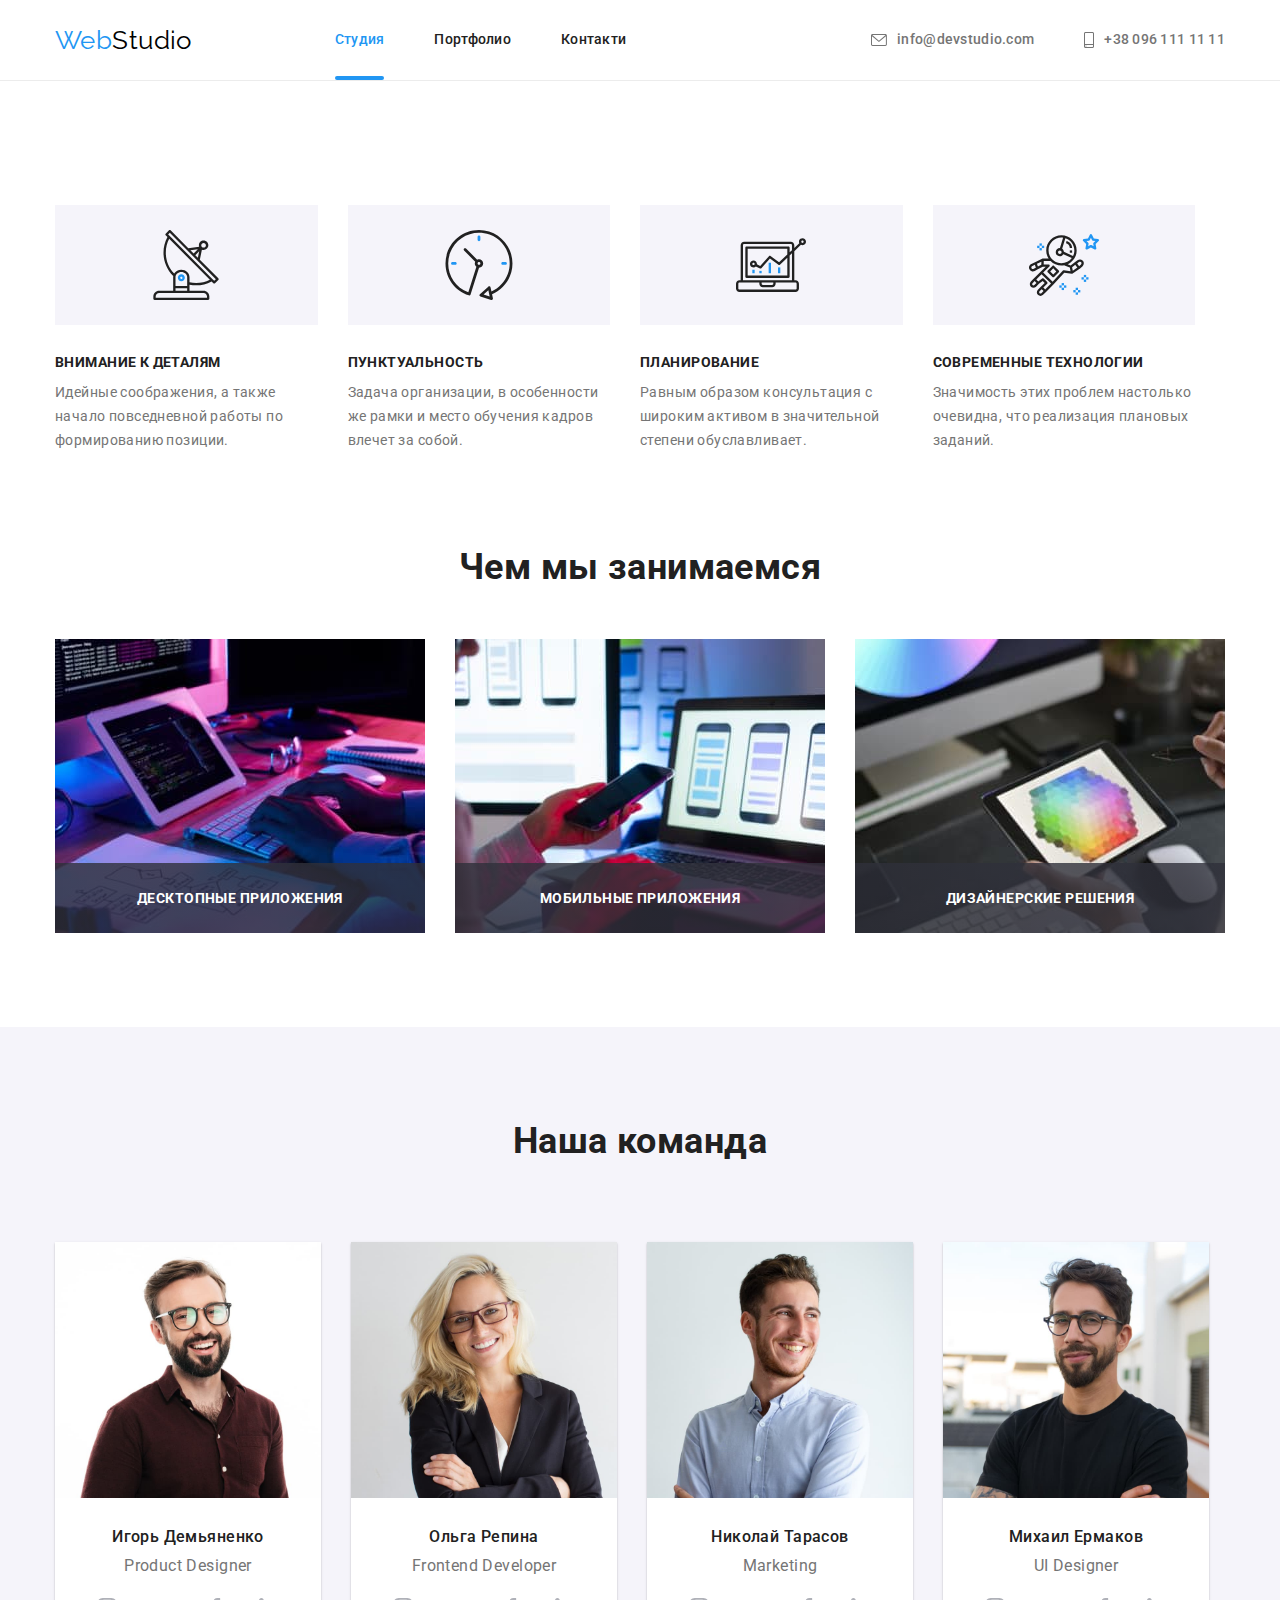
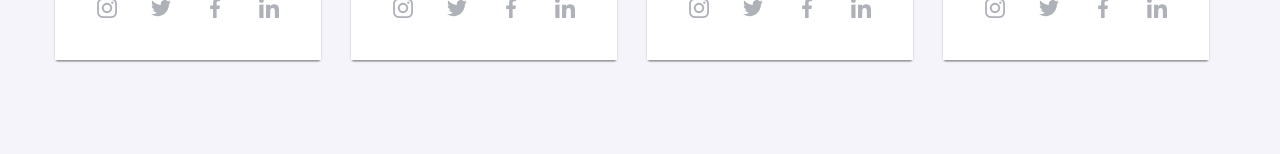
==== index.html @ 104bef30 "проміжний" ====
<!DOCTYPE html>
<html lang="ru">
  <head>
    <meta charset="UTF-8" />
    <meta http-equiv="X-UA-Compatible" content="IE=edge" />
    <meta name="viewport" content="width=device-width, initial-scale=1.0" />
    <title>goit-markup-hw-01</title>
    <link rel="preconnect" href="https://fonts.gstatic.com" />
    <link
      href="https://fonts.googleapis.com/css2?family=Raleway:wght@700&family=Roboto:wght@400;500;700;900&display=swap"
      rel="stylesheet"
    />
    <link
      rel="stylesheet"
      href="https://cdnjs.cloudflare.com/ajax/libs/modern-normalize/1.0.0/modern-normalize.css"
    />
    <link rel="stylesheet" href="./css/main.css" />
  </head>

  <body>
    <header class="header">
      <div class="container header-cont">
        <a href="./index.html" class="header__logo"
          >Web<span class="header__logo-span">Studio</span></a
        >
        <nav class="nav">
          <ul class="nav__list">
            <li class="nav__item">
              <a href="./index.html" class="nav__link current">Студия</a>
            </li>
            <li class="nav__item">
              <a href="./portfolio.html" class="nav__link">Портфолио</a>
            </li>
            <li class="nav__item"><a href="" class="nav__link">Контакти</a></li>
          </ul>
        </nav>
        <ul class="contacts">
          <li class="contacts__item">
            <a href="mailto:info@devstudio.com" class="contacts__link">
              <svg class="contacts__icon" width="16" height="12">
                <use href="./images/svg/symbol-defs.svg#icon-mail"></use>
              </svg>
              info@devstudio.com</a
            >
          </li>
          <li class="contacts__item">
            <a href="tel:+380961111111" class="contacts__link">
              <svg class="contacts__icon" width="10" height="16">
                <use href="./images/svg/symbol-defs.svg#icon-phone"></use>
              </svg>
              +38 096 111 11 11</a
            >
          </li>
        </ul>
      </div>
    </header>
    <main>
      <!--секція герой-->
      <!-- <section class="hero">
        <div class="container">
          <h1 class="hero__title">Эффективные решения для вашего бизнеса</h1>
          <button type="button" class="button" data-modal-open>
            Заказать услугу
          </button>
        </div>
      </section> -->
      <!--секція принципи роботи-->
      <section class="section principles">
        <div class="container">
          <h2 class="hidden">Принципы работы</h2>
          <ul class="principles__list">
            <li class="principles__item principles__item--anthena">
              <h3 class="principles__title section__title">
                Внимание к деталям
              </h3>
              <p>
                Идейные соображения, а также начало повседневной работы по
                формированию позиции.
              </p>
            </li>
            <li class="principles__item principles__item--clock">
              <h3 class="principles__title section__title">Пунктуальность</h3>
              <p>
                Задача организации, в особенности же рамки и место обучения
                кадров влечет за собой.
              </p>
            </li>
            <li class="principles__item principles__item--diagram">
              <h3 class="principles__title section__title">Планирование</h3>
              <p>
                Равным образом консультация с широким активом в значительной
                степени обуславливает.
              </p>
            </li>
            <li class="principles__item principles__item--astronaut">
              <h3 class="principles__title section__title">
                Современные технологии
              </h3>
              <p>
                Значимость этих проблем настолько очевидна, что реализация
                плановых заданий.
              </p>
            </li>
          </ul>
        </div>
      </section>
      <!--секція перелік послуг-->
      <section class="section about">
        <div class="container">
          <h2 class="section__title">Чем мы занимаемся</h2>
          <ul class="about__list">
            <li class="about__item">
              <img
                src="./images/box-1.jpg"
                width="370"
                height="294"
                alt="Написання коду"
              />
              <div class="about__overlay">
                <h3 class="about__img-title">Десктопные приложения</h3>
              </div>
            </li>
            <li class="about__item">
              <img
                src="./images/box-2.jpg"
                width="370"
                height="294"
                alt="Дизайн екранів"
              />
              <div class="about__overlay">
                <h3 class="about__img-title">Мобильные приложения</h3>
              </div>
            </li>
            <li class="about__item">
              <img src="./images/box-3.jpg" alt="Оформлення кольором" />
              <div class="about__overlay">
                <h3 class="about__img-title">Дизайнерские решения</h3>
              </div>
            </li>
          </ul>
        </div>
      </section>

      <!--секція команда-->
      <section class="team">
        <div class="container">
          <h2 class="section__title">Наша команда</h2>
          <ul class="team__list">
            <li class="team__item">
              <img src="./images/img-1.jpg" alt="Игорь Демьяненко" />
              <div class="team__label">
                <h3 class="section__title team__title">Игорь Демьяненко</h3>
                <p lang="en">Product Designer</p>
                <ul class="team__social-media social-media">
                  <li class="social-media__item">
                    <a
                      href=""
                      class="social-media__link"
                      target="_blank"
                      rel="noopener noreferrer"
                    >
                      <svg class="social-media__icons">
                        <use
                          href="./images/svg/symbol-defs.svg#icon-instagram"
                        ></use>
                      </svg>
                    </a>
                  </li>
                  <li class="social-media__item">
                    <a
                      href=""
                      class="social-media__link"
                      target="_blank"
                      rel="noopener noreferrer"
                    >
                      <svg class="social-media__icons">
                        <use
                          href="./images/svg/symbol-defs.svg#icon-twitter"
                        ></use>
                      </svg>
                    </a>
                  </li>
                  <li class="social-media__item">
                    <a
                      href=""
                      class="social-media__link"
                      target="_blank"
                      rel="noopener noreferrer"
                    >
                      <svg class="social-media__icons">
                        <use
                          href="./images/svg/symbol-defs.svg#icon-facebook"
                        ></use>
                      </svg>
                    </a>
                  </li>
                  <li class="social-media__item">
                    <a
                      href=""
                      class="social-media__link"
                      target="_blank"
                      rel="noopener noreferrer"
                    >
                      <svg class="social-media__icons">
                        <use
                          href="./images/svg/symbol-defs.svg#icon-linkedin"
                        ></use>
                      </svg>
                    </a>
                  </li>
                </ul>
              </div>
            </li>
            <li class="team__item">
              <img src="./images/img-2.jpg" alt="Ольга Репина" />
              <div class="team__label">
                <h3 class="section__title team__title">Ольга Репина</h3>
                <p lang="en">Frontend Developer</p>
                <ul class="team__social-media social-media">
                  <li class="social-media__item">
                    <a
                      href=""
                      class="social-media__link"
                      target="_blank"
                      rel="noopener noreferrer"
                    >
                      <svg class="social-media__icons">
                        <use
                          href="./images/svg/symbol-defs.svg#icon-instagram"
                        ></use>
                      </svg>
                    </a>
                  </li>
                  <li class="social-media__item">
                    <a
                      href=""
                      class="social-media__link"
                      target="_blank"
                      rel="noopener noreferrer"
                    >
                      <svg class="social-media__icons">
                        <use
                          href="./images/svg/symbol-defs.svg#icon-twitter"
                        ></use>
                      </svg>
                    </a>
                  </li>
                  <li class="social-media__item">
                    <a
                      href=""
                      class="social-media__link"
                      target="_blank"
                      rel="noopener noreferrer"
                    >
                      <svg class="social-media__icons">
                        <use
                          href="./images/svg/symbol-defs.svg#icon-facebook"
                        ></use>
                      </svg>
                    </a>
                  </li>
                  <li class="social-media__item">
                    <a
                      href=""
                      class="social-media__link"
                      target="_blank"
                      rel="noopener noreferrer"
                    >
                      <svg class="social-media__icons">
                        <use
                          href="./images/svg/symbol-defs.svg#icon-linkedin"
                        ></use>
                      </svg>
                    </a>
                  </li>
                </ul>
              </div>
            </li>
            <li class="team__item">
              <img src="./images/img-3.jpg" alt="Николай Тарасов" />
              <div class="team__label">
                <h3 class="section__title team__title">Николай Тарасов</h3>
                <p lang="en">Marketing</p>
                <ul class="team__social-media social-media">
                  <li class="social-media__item">
                    <a
                      href=""
                      class="social-media__link"
                      target="_blank"
                      rel="noopener noreferrer"
                    >
                      <svg class="social-media__icons">
                        <use
                          href="./images/svg/symbol-defs.svg#icon-instagram"
                        ></use>
                      </svg>
                    </a>
                  </li>
                  <li class="social-media__item">
                    <a
                      href=""
                      class="social-media__link"
                      target="_blank"
                      rel="noopener noreferrer"
                    >
                      <svg class="social-media__icons">
                        <use
                          href="./images/svg/symbol-defs.svg#icon-twitter"
                        ></use>
                      </svg>
                    </a>
                  </li>
                  <li class="social-media__item">
                    <a
                      href=""
                      class="social-media__link"
                      target="_blank"
                      rel="noopener noreferrer"
                    >
                      <svg class="social-media__icons">
                        <use
                          href="./images/svg/symbol-defs.svg#icon-facebook"
                        ></use>
                      </svg>
                    </a>
                  </li>
                  <li class="social-media__item">
                    <a
                      href=""
                      class="social-media__link"
                      target="_blank"
                      rel="noopener noreferrer"
                    >
                      <svg class="social-media__icons">
                        <use
                          href="./images/svg/symbol-defs.svg#icon-linkedin"
                        ></use>
                      </svg>
                    </a>
                  </li>
                </ul>
              </div>
            </li>
            <li class="team__item">
              <img src="./images/img-4.jpg" alt="Михаил Ермаков" />
              <div class="team__label">
                <h3 class="section__title team__title">Михаил Ермаков</h3>
                <p lang="en">UI Designer</p>
                <ul class="team__social-media social-media">
                  <li class="social-media__item">
                    <a
                      href=""
                      class="social-media__link"
                      target="_blank"
                      rel="noopener noreferrer"
                    >
                      <svg class="social-media__icons">
                        <use
                          href="./images/svg/symbol-defs.svg#icon-instagram"
                        ></use>
                      </svg>
                    </a>
                  </li>
                  <li class="social-media__item">
                    <a
                      href=""
                      class="social-media__link"
                      target="_blank"
                      rel="noopener noreferrer"
                    >
                      <svg class="social-media__icons">
                        <use
                          href="./images/svg/symbol-defs.svg#icon-twitter"
                        ></use>
                      </svg>
                    </a>
                  </li>
                  <li class="social-media__item">
                    <a
                      href=""
                      class="social-media__link"
                      target="_blank"
                      rel="noopener noreferrer"
                    >
                      <svg class="social-media__icons">
                        <use
                          href="./images/svg/symbol-defs.svg#icon-facebook"
                        ></use>
                      </svg>
                    </a>
                  </li>
                  <li class="social-media__item">
                    <a
                      href=""
                      class="social-media__link"
                      target="_blank"
                      rel="noopener noreferrer"
                    >
                      <svg class="social-media__icons">
                        <use
                          href="./images/svg/symbol-defs.svg#icon-linkedin"
                        ></use>
                      </svg>
                    </a>
                  </li>
                </ul>
              </div>
            </li>
          </ul>
        </div>
      </section>
      <!--партнери-->
      <!-- <section class="partners">
        <div class="container">
          <h2 class="section__title">Постоянные клиенты</h2>
          <ul class="partners__list">
            <li class="partners__item">
              <a href="" class="partners__link">
                <svg class="partners__icon" width="44.27" height="49.23">
                  <use href="./images/svg/symbol-defs.svg#icon-logo-1"></use>
                </svg>
              </a>
            </li>
            <li class="partners__item">
              <a href="" class="partners__link">
                <svg class="partners__icon" width="40" height="52">
                  <use href="./images/svg/symbol-defs.svg#icon-logo-2"></use>
                </svg>
              </a>
            </li>
            <li class="partners__item">
              <a href="" class="partners__link">
                <svg class="partners__icon" width="41" height="42.6">
                  <use href="./images/svg/symbol-defs.svg#icon-logo-3"></use>
                </svg>
              </a>
            </li>
            <li class="partners__item">
              <a href="" class="partners__link">
                <svg class="partners__icon" width="79.66" height="42.02">
                  <use href="./images/svg/symbol-defs.svg#icon-logo-4"></use>
                </svg>
              </a>
            </li>
            <li class="partners__item">
              <a href="" class="partners__link">
                <svg class="partners__icon" width="59" height="47">
                  <use href="./images/svg/symbol-defs.svg#icon-logo-5"></use>
                </svg>
              </a>
            </li>
            <li class="partners__item">
              <a href="" class="partners__link">
                <svg class="partners__icon" width="88.48" height="45.44">
                  <use href="./images/svg/symbol-defs.svg#icon-logo-6"></use>
                </svg>
              </a>
            </li>
          </ul>
        </div>
      </section> -->
    </main>
    <!--футер-->
    <!-- <footer class="footer">
      <div class="container footer-cont">
        <div>
          <a href="./index.html" class="footer__logo"
            >Web<span class="footer__logo-span">Studio</span></a
          >
          <address class="address">
            <ul class="address__list">
              <li class="address__item">
                <a
                  href="https://goo.gl/maps/Q8eix4cUSPxJvjgE8"
                  target="_blank"
                  rel="noopener noreferrer"
                  class="address__link address__link--office"
                  >г. Киев, пр-т Леси Украинки, 26</a
                >
              </li>
              <li class="address__item">
                <a href="tel:+380991111111" class="address__link"
                  >+38 099 111 11 11</a
                >
              </li>
              <li class="address__item">
                <a href="mailto:info@example.com" class="address__link"
                  >info@example.com</a
                >
              </li>
            </ul>
          </address>
        </div>
        <div class="join-us">
          <p class="join-us__label">присоединяйтесь</p>
          <ul class="social-media join-us__social-media">
            <li class="social-media__item join-us__item">
              <a
                href=""
                class="social-media__link join-us__link"
                target="_blank"
                rel="noopener noreferrer"
              >
                <svg class="social-media__icon join-us__icon">
                  <use href="./images/svg/symbol-defs.svg#icon-instagram"></use>
                </svg>
              </a>
            </li>
            <li class="social-media__item join-us__item">
              <a
                href=""
                class="social-media__link join-us__link"
                target="_blank"
                rel="noopener noreferrer"
              >
                <svg class="social-media__icon join-us__icon">
                  <use href="./images/svg/symbol-defs.svg#icon-twitter"></use>
                </svg>
              </a>
            </li>
            <li class="social-media__item join-us__item">
              <a
                href=""
                class="social-media__link join-us__link"
                target="_blank"
                rel="noopener noreferrer"
              >
                <svg class="social-media__icon join-us__icon">
                  <use href="./images/svg/symbol-defs.svg#icon-facebook"></use>
                </svg>
              </a>
            </li>
            <li class="social-media__item join-us__item">
              <a
                href=""
                class="social-media__link join-us__link"
                target="_blank"
                rel="noopener noreferrer"
              >
                <svg class="social-media__icon join-us__icon">
                  <use href="./images/svg/symbol-defs.svg#icon-linkedin"></use>
                </svg>
              </a>
            </li>
          </ul>
        </div>
        <div class="subscribe">
          <form
            class="subscribe__form"
            name="subscribe_form"
            autocomplete="on"
            novalidate
          >
            <label class="subscribe__label" for="e-mail"
              >Подпишитесь на рассылку</label
            >
            <div>
              <input
                class="subscribe__input"
                type="email"
                name="email"
                id="e-mail"
                placeholder="E-mail"
              />

              <button type="submit" class="subscribe__button">
                Подписаться
                <svg class="button__icon button__icon--send">
                  <use href="./images/svg/symbol-defs.svg#icon-send"></use>
                </svg>
              </button>
            </div>
          </form>
        </div>
      </div>
    </footer> -->

    <div class="backdrop is-hidden" data-modal>
      <div class="modal">
        <form
          class="modal__form"
          name="order_form"
          autocomplete="on"
          novalidate
        >
          <button class="modal__button" data-modal-close>
            <svg class="modal__close-icon">
              <use href="./images/svg/symbol-defs.svg#icon-close-black"></use>
            </svg>
          </button>

          <label class="modal__title"
            >Оставьте свои данные, мы вам перезвоним</label
          >
          <label class="modal__label" for="user_name"> Имя </label>
          <div class="modal__inputs">
            <input
              class="modal__input"
              type="text"
              name="user_name"
              id="user_name"
              pattern="^[a-zA-ZА-Яа-яЁё\s]+$"
            />
            <svg class="modal__icon modal__name-icon">
              <use href="./images/svg/symbol-defs.svg#icon-person"></use>
            </svg>
          </div>
          <label class="modal__label" for="tel_form"> Телефон </label>
          <div class="modal__inputs">
            <input
              class="modal__input"
              type="tel"
              name="tel_form"
              id="tel_form"
              pattern="[0-9]{10}"
            />

            <svg class="modal__icon modal__phone-icon">
              <use
                href="./images/svg/symbol-defs.svg#icon-modal__phone-icon"
              ></use>
            </svg>
          </div>
          <label class="modal__label" for="email_form"> Почта </label>
          <div class="modal__inputs modal__textarea-cont">
            <input
              class="modal__input"
              type="email"
              name="email_form"
              id="email_form"
            />
            <svg class="modal__icon modal__mail-icon">
              <use
                href="./images/svg/symbol-defs.svg#icon-modal__mail-icon"
              ></use>
            </svg>
          </div>
          <label class="modal__label" for="text_form"> Комментарий </label>
          <div class="modal__inputs">
            <textarea
              class="modal__textarea modal__input"
              id="text_form"
              name="text_form"
              placeholder="Введите текст"
            ></textarea>
          </div>

          <div class="modal__checkbox checkbox">
            <input
              type="checkbox"
              name="user-checkbox"
              class="checkbox__input visually-hidden"
              id="checkbox"
            />
            <label class="checkbox__label" for="checkbox"
              >Соглашаюсь с рассылкой и принимаю
              <a
                href="#"
                class="checkbox__link"
                target="_blank"
                rel="noopener noreferrer"
                >Условия договора</a
              ></label
            >
          </div>
          <button type="submit" class="button">Отправить</button>
        </form>
      </div>
    </div>
    <script src="./modal.js"></script>
  </body>
</html>
---- css/main.css ----
@charset "UTF-8";
/* основний колір фону #ffffff*/
/*  колір тексту заголовків #212121 */
/*  колір тексту абзаців #757575 */
/* акцентні кольори: блакитний- #2196F3; білий-#FFFFFF */
/* футер - background: #2F303A; */
/* команда, кнопки фільтру- background: #F5F4FA */
/*герой - background: #C4C4C4;*/
:root {
  --primary-text-color: #757575;
  --hero-bg-color: #c4c4c4;
  --title-text-color: #212121;
  --accent-color: #2196f3;
  --secondary-text-color: #ffffff;
  --secondary-bg-color: #f5f4fa;
  --darck-bg-color: #2f303a;
  --icon-color: #afb1b8;
  --darck-text-color: #000000;
  --address-link-color: rgba(255, 255, 255, 0.6);
  --join-us-bg-color: rgba(255, 255, 255, 0.1);
  --pf-overlay-color: rgba(33, 150, 243, 0.9);
  --backdrop-bg-color: rgba(0, 0, 0, 0.2);
  --placeholder-color: rgba(117, 117, 117, 0.5);
  --main-font: "Roboto", sans-serif;
  --logo-font: "Raleway", sans-serif;
}

.header__logo, .footer__logo {
  padding-top: 24px;
  padding-bottom: 24px;
  margin-right: 93px;
  display: block;
  font-family: var(--logo-font);
  font-size: 26px;
  line-height: 1.19;
  color: var(--accent-color);
  text-decoration: none;
}

html {
  box-sizing: border-box;
}

*,
* ::before,
* ::after {
  box-sizing: inherit;
}

body {
  background: var(--white-color);
  color: var(--primary-text-color);
  font-family: var(--main-font);
  font-size: 14px;
  line-height: 1.71;
  letter-spacing: 0.03em;
  margin: 0;
}

ul {
  list-style: none;
}

button {
  cursor: pointer;
}

h1,
h2,
h3,
h4,
h5,
h6,
p,
ul {
  margin: 0;
}

img {
  display: block;
  max-width: 100%;
  height: auto;
}

.hidden {
  visibility: hidden;
  height: 0;
}

.visually-hidden {
  position: absolute;
  width: 1px;
  height: 1px;
  margin: -1px;
  border: 0;
  padding: 0;
  white-space: nowrap;
  clip-path: inset(100%);
  clip: rect(0 0 0 0);
  overflow: hidden;
}

.is-hidden {
  opacity: 0;
  visibility: hidden;
  pointer-events: none;
}

.container {
  width: 100%;
  padding-right: 15px;
  padding-left: 15px;
  margin-left: auto;
  margin-right: auto;
}

@media screen and (min-width: 480px) {
  .container {
    max-width: 480px;
  }
}

@media screen and (min-width: 768px) {
  .container {
    max-width: 768px;
  }
}

@media screen and (min-width: 1200px) {
  .container {
    max-width: 1200px;
  }
}

.header {
  border: 1px solid #ececec;
  border-radius: 0;
  border-top: none;
  border-left: none;
  border-right: none;
}

.header-cont {
  align-items: center;
  display: flex;
}

.nav__list {
  display: flex;
  padding-inline-start: 0px;
}

.nav__link {
  display: block;
  padding-top: 32px;
  padding-bottom: 32px;
  position: relative;
  transition: color 250ms cubic-bezier(0.4, 0, 0.2, 1);
  color: var(--title-text-color);
  text-decoration: none;
  font-weight: 500;
  font-size: 14px;
  line-height: 1.14;
  letter-spacing: 0.02em;
}

.nav__link:hover, .nav__link:focus {
  color: var(--accent-color);
}

.nav__link.current::after {
  content: "";
  display: block;
  width: 100%;
  height: 4px;
  position: absolute;
  left: 0;
  bottom: 0;
  background: var(--accent-color);
  border-radius: 2px;
}

.nav__link.current {
  color: var(--accent-color);
}

.nav__item {
  margin-left: 50px;
}

.hero {
  padding-top: 200px;
  padding-bottom: 200px;
  margin-left: auto;
  margin-right: auto;
  background: var(--hero-bg-color);
  color: var(--secondary-text-color);
  text-align: center;
  max-width: 1600px;
  height: 600px;
  background-image: linear-gradient(rgba(47, 48, 58, 0.4), rgba(47, 48, 58, 0.4)), url(../images/bg-img/hero-img.jpg);
  background-repeat: no-repeat;
  background-position: center;
}

.principles {
  padding-top: 94px;
  padding-bottom: 94px;
}

.principles__list {
  display: flex;
  flex-wrap: wrap;
  padding-inline-start: 0px;
}

.principles__item {
  width: 100%;
  height: auto;
}

.principles__item::before {
  content: "";
  display: block;
  background-size: contain;
  background-position: center;
  background-repeat: no-repeat;
  width: 100%;
  height: 120px;
  background-size: 70px;
  margin-bottom: 30px;
  background-color: var(--secondary-bg-color);
}

.principles__item--anthena::before {
  background-image: url(../images/svg/antenna-icon.svg);
}

.principles__item--clock::before {
  background-image: url(../images/svg/clock-icon.svg);
}

.principles__item--diagram::before {
  background-image: url(../images/svg/diagram-icon.svg);
}

.principles__item--astronaut::before {
  background-image: url(../images/svg/astronaut-icon.svg);
}

@media screen and (min-width: 768px) {
  .principles__item {
    margin-left: 30px;
    margin-top: 30px;
    flex-basis: calc((100% / 2) - 30px);
  }
}

@media screen and (min-width: 1200px) {
  .principles__item {
    margin-left: 30px;
    margin-top: 30px;
    flex-basis: calc((100% - 30px * 4) / 4);
  }
}

@media screen and (min-width: 768px) and (max-width: 1199.98px) {
  .principles__item:nth-child(2n + 1) {
    margin-left: 0;
  }
}

@media screen and (min-width: 1200px) {
  .principles__item:first-child {
    margin-left: 0;
  }
}

.about {
  padding-top: 0;
  padding-bottom: 94px;
}

@media screen and (max-width: 1199px) {
  .about {
    display: none;
  }
}

.about__list {
  padding-inline-start: 0px;
  display: flex;
}

.about__item {
  position: relative;
}

.about__item:not(:first-child) {
  margin-left: 30px;
}

.about__overlay {
  position: absolute;
  bottom: 0;
  left: 0;
  background: linear-gradient(rgba(47, 48, 58, 0.8), rgba(47, 48, 58, 0.8));
  height: 70px;
  width: 100%;
}

.team {
  padding-top: 94px;
  padding-bottom: 94px;
  background-color: var(--secondary-bg-color);
  font-size: 16px;
  line-height: 1.18;
  text-align: center;
}

.team__list {
  display: flex;
  flex-wrap: wrap;
  padding-inline-start: 0px;
}

.team__item {
  width: 100%;
  height: auto;
  box-shadow: 0px 1px 3px rgba(0, 0, 0, 0.12), 0px 1px 1px rgba(0, 0, 0, 0.14), 0px 2px 1px rgba(0, 0, 0, 0.2);
  border-radius: 0px 0px 4px 4px;
}

@media screen and (min-width: 768px) {
  .team__item {
    margin-left: 30px;
    margin-top: 30px;
    flex-basis: calc((100% / 2) - 30px);
  }
}

@media screen and (min-width: 1200px) {
  .team__item {
    margin-left: 30px;
    margin-top: 30px;
    flex-basis: calc((100% - 30px * 4) / 4);
  }
}

@media screen and (min-width: 768px) and (max-width: 1199.98px) {
  .team__item:nth-child(2n + 1) {
    margin-left: 0;
  }
}

@media screen and (min-width: 1200px) {
  .team__item:first-child {
    margin-left: 0;
  }
}

.team__label {
  padding: 30px;
  background-color: var(--secondary-text-color);
}

.partners {
  padding-top: 94px;
  padding-bottom: 94px;
}

.partners__list {
  display: flex;
  justify-content: center;
  padding-left: 0;
  align-items: center;
}

.partners__item:not(:last-child) {
  margin-right: 30px;
}

.partners__link {
  display: flex;
  align-items: center;
  justify-content: center;
  border: 1px solid var(--icon-color);
  border-radius: 4px;
  box-sizing: border-box;
  width: 170px;
  height: 90px;
  color: var(--icon-color);
  transition: color 250ms cubic-bezier(0.4, 0, 0.2, 1), border-color 250ms cubic-bezier(0.4, 0, 0.2, 1);
}

.partners__link:hover, .partners__link:focus {
  border-color: var(--accent-color);
  color: var(--accent-color);
}

.partners__icon {
  fill: currentColor;
}

.portfolio {
  font-size: 16px;
  line-height: 1.87;
  padding-top: 94px;
  padding-bottom: 94px;
}

.portfolio__list {
  display: flex;
  flex-wrap: wrap;
  padding-left: 0;
  margin-right: -30px;
  margin-bottom: -30px;
  margin-left: auto;
  margin-right: auto;
}

.footer {
  padding-top: 60px;
  padding-bottom: 60px;
  background-color: var(--darck-bg-color);
}

.footer-cont {
  display: flex;
  align-items: baseline;
}

.header__logo-span {
  color: var(--darck-text-color);
}

.footer__logo {
  margin-right: 0;
  padding-top: 0px;
  padding-bottom: 0px;
}

.footer__logo-span {
  color: var(--secondary-text-color);
}

.contacts {
  display: flex;
  margin-left: auto;
  padding-inline-start: 0px;
}

.contacts__link {
  display: flex;
  align-items: center;
  padding-top: 32px;
  padding-bottom: 32px;
  transition: color 250ms cubic-bezier(0.4, 0, 0.2, 1);
  color: var(--primary-text-color);
  text-decoration: none;
  font-weight: 500;
  font-size: 14px;
  line-height: 1.14;
  letter-spacing: 0.02em;
}

.contacts__link:hover, .contacts__link:focus {
  color: var(--accent-color);
}

.contacts__item {
  margin-left: 50px;
}

.contacts__icon {
  object-position: bottom;
  margin-right: 10px;
  fill: currentColor;
}

.button, .subscribe__button, .filter-list__button {
  margin-left: auto;
  margin-right: auto;
  border: none;
  border-radius: 4px;
  overflow: hidden;
  box-shadow: 0px 4px 4px rgba(0, 0, 0, 0.15);
  padding: 10px 32px;
  background-color: var(--accent-color);
  font-size: 16px;
  line-height: 1.87;
  font-weight: bold;
  text-align: center;
  letter-spacing: 0.06em;
  color: var(--secondary-text-color);
}

.subscribe__button {
  display: inline-block;
  align-items: center;
  justify-content: center;
  padding: 10px 28px;
}

.button__icon--send {
  width: 24px;
  height: 24px;
  margin-left: 10px;
  vertical-align: middle;
}

.filter-list__button {
  box-shadow: none;
  padding: 6px 22px;
  color: var(--title-text-color);
  background: var(--secondary-bg-color);
  font-weight: 500;
  line-height: 1.62;
  transition: background 250ms cubic-bezier(0.4, 0, 0.2, 1), color 250ms cubic-bezier(0.4, 0, 0.2, 1), box-shadow 250ms cubic-bezier(0.4, 0, 0.2, 1);
}

.filter-list__button:hover, .filter-list__button:focus {
  background-color: var(--accent-color);
  color: var(--secondary-text-color);
  box-shadow: 0px 3px 1px rgba(0, 0, 0, 0.1), 0px 1px 2px rgba(0, 0, 0, 0.08), 0px 2px 2px rgba(0, 0, 0, 0.12);
}

.filter-list__button--defolt {
  background-color: var(--accent-color);
  color: var(--secondary-text-color);
}

.modal__button {
  display: flex;
  align-items: center;
  justify-content: center;
  position: absolute;
  top: 8px;
  right: 8px;
  width: 30px;
  height: 30px;
  background: var(--secondary-text-color);
  color: var(--darck-text-color);
  border: 1px solid rgba(0, 0, 0, 0.1);
  border-radius: 50%;
  transition: color 250ms cubic-bezier(0.4, 0, 0.2, 1);
}

.modal__button:hover, .modal__button:focus {
  color: var(--accent-color);
}

.social-media {
  display: inline-flex;
  padding-left: 0;
  margin-top: 10px;
}

.social-media__item:not(:last-child) {
  margin-right: 10px;
}

.social-media__link {
  display: flex;
  align-items: center;
  justify-content: center;
  width: 44px;
  height: 44px;
  border-radius: 50%;
  color: var(--icon-color);
  transition: background-color 250ms cubic-bezier(0.4, 0, 0.2, 1), color 250ms cubic-bezier(0.4, 0, 0.2, 1);
}

.social-media__link:hover, .social-media__link:focus {
  background-color: var(--accent-color);
  color: var(--secondary-text-color);
}

.social-media__icons {
  width: 20px;
  height: 20px;
  fill: currentColor;
}

.join-us__social-media {
  padding-left: 0;
}

.hero__title {
  width: 696px;
  margin-left: auto;
  margin-right: auto;
  margin-bottom: 30px;
  font-weight: 900;
  font-size: 44px;
  line-height: 1.36;
  letter-spacing: 0.06em;
  text-transform: uppercase;
}

.section__title {
  margin-bottom: 50px;
  color: var(--title-text-color);
  font-size: 36px;
  line-height: 1.16;
  text-align: center;
}

.principles__title {
  margin-bottom: 10px;
  font-size: 14px;
  line-height: 1.14;
  text-transform: uppercase;
  text-align: left;
}

.modal__title {
  margin-bottom: 12px;
  font-weight: bold;
  font-size: 20px;
  line-height: 1.15;
  letter-spacing: 0.03em;
  text-align: center;
  color: var(--title-text-color);
}

.about__img-title {
  padding-top: 27px;
  padding-bottom: 27px;
  font-weight: bold;
  font-size: 14px;
  line-height: 16px;
  text-align: center;
  letter-spacing: 0.03em;
  text-transform: uppercase;
  color: var(--secondary-text-color);
}

.team__title {
  margin-bottom: 10px;
  font-weight: 500;
  font-size: 16px;
  line-height: 1.18;
}

.flex-element__title {
  margin-bottom: 4px;
  text-align: left;
  font-size: 18px;
  line-height: 2;
  letter-spacing: 0.06em;
  font-style: normal;
  text-decoration: none;
  color: var(--title-text-color);
}

.filter-list {
  display: flex;
  justify-content: center;
  margin-bottom: 50px;
  padding-left: 0;
}

.filter-list__item {
  margin-left: 8px;
}

.flex-element {
  width: 100%;
  border: 1px solid #eeeeee;
  border-radius: 0;
}

@media screen and (min-width: 768px) and (max-width: 1199.98px) {
  .flex-element {
    margin-left: 30px;
    margin-top: 30px;
    flex-basis: calc((100% / 2) - 30px);
  }
}

@media screen and (min-width: 1200px) {
  .flex-element {
    margin-right: 30px;
    margin-bottom: 30px;
    flex-basis: calc((100% / 3) - 30px);
  }
}

@media screen and (min-width: 768px) and (max-width: 1199.98px) {
  .flex-element:nth-child(2n + 1) {
    margin-left: 0;
  }
}

@media screen and (min-width: 1200px) {
  .flex-element:nth-child(3n) {
    margin-right: 0px;
  }
}

@media screen and (min-width: 1200px) {
  .flex-element:nth-last-child(-n + 3) {
    margin-bottom: 0px;
  }
}

.flex-element__link {
  display: block;
  position: relative;
  transition: box-shadow 250ms cubic-bezier(0.4, 0, 0.2, 1);
  font-style: normal;
  text-decoration: none;
  color: var(--primary-text-color);
}

.flex-element__link:hover, .flex-element__link:focus {
  box-shadow: 0px 1px 1px rgba(0, 0, 0, 0.12), 0px 4px 4px rgba(0, 0, 0, 0.06), 1px 4px 6px rgba(0, 0, 0, 0.16);
}

.flex-element__label {
  padding: 20px 24px;
}

.flex-element__overlay {
  position: relative;
  overflow: hidden;
}

.flex-element__text-overlay {
  display: block;
  position: absolute;
  opacity: 0;
  top: 0;
  left: 0;
  transform: translateY(100%);
  transition: transform 250ms ease;
  width: 100%;
  height: 294px;
  padding: 63px 24px;
  font-size: 18px;
  line-height: 1.56;
  letter-spacing: 0.03em;
  color: var(--secondary-text-color);
  background-color: var(--pf-overlay-color);
}

.flex-element__link:hover .flex-element__text-overlay,
.flex-element__link:focus .flex-element__text-overlay {
  opacity: 1;
  transform: translateY(0);
}

.address__list {
  display: flex;
  flex-direction: column;
  align-items: left;
  padding-left: 0;
  margin-top: 20px;
}

.address__item {
  margin-bottom: 9px;
}

.address__item:last-child {
  margin-bottom: 0px;
}

.address__link {
  color: var(--address-link-color);
  font-style: normal;
  text-decoration: none;
  transition: color 250ms cubic-bezier(0.4, 0, 0.2, 1);
}

.address__link--office {
  color: var(--secondary-text-color);
}

.address__link:hover, .address__link:focus {
  color: var(--accent-color);
}

.join-us {
  margin-left: 76px;
  padding-left: 0;
}

.join-us__label {
  margin-bottom: 10px;
  font-weight: bold;
  font-size: 14px;
  line-height: 1.14;
  text-transform: uppercase;
  font-style: normal;
  color: var(--secondary-text-color);
}

.join-us__link {
  background-color: var(--join-us-bg-color);
  transition: background-color 250ms cubic-bezier(0.4, 0, 0.2, 1);
}

.join-us__link:hover, .join-us__link:focus {
  background-color: var(--accent-color);
}

.join-us__icon {
  fill: var(--secondary-text-color);
  width: 20px;
  height: 20px;
}

.subscribe {
  display: block;
  margin-left: 93px;
}

.subscribe__input {
  width: 358px;
  height: 50px;
  margin: 0;
  margin-right: 12px;
  padding: 15px 16px 15px 16px;
  min-width: 358px;
  background: transparent;
  border: 1px solid rgba(255, 255, 255, 0.3);
  border-radius: 4px;
  box-sizing: border-box;
  filter: drop-shadow(0px 4px 4px rgba(0, 0, 0, 0.15));
  color: var(--secondary-text-color);
}

.subscribe__input:hover, .subscribe__input:focus-within {
  border-color: var(--accent-color);
  outline: none;
}

.subscribe__label {
  margin-left: 0;
  display: flex;
  justify-content: space-between;
  align-items: center;
  padding-left: 0;
  margin-bottom: 20px;
  font-weight: bold;
  font-size: 14px;
  line-height: 1.14;
  text-transform: uppercase;
  font-style: normal;
  color: var(--secondary-text-color);
}

.backdrop {
  position: fixed;
  top: 0;
  left: 0;
  width: 100%;
  height: 100%;
  overflow: auto;
  background-color: var(--backdrop-bg-color);
  transition: 250ms cubic-bezier(0.4, 0, 0.2, 1);
}

.modal {
  display: flex;
  position: absolute;
  top: 50%;
  left: 50%;
  transform: translate(-50%, -50%);
  padding: 40px;
  width: 100%;
  max-width: 528px;
  min-height: 581px;
  background-color: var(--secondary-text-color);
  box-shadow: 0px 1px 3px rgba(0, 0, 0, 0.12), 0px 1px 1px rgba(0, 0, 0, 0.14), 0px 2px 1px rgba(0, 0, 0, 0.2);
  border-radius: 4px;
}

.modal__form {
  display: flex;
  flex-direction: column;
  justify-content: center;
}

.modal__close-icon {
  object-position: bottom;
  fill: currentColor;
  width: 18px;
  height: 18px;
}

.modal__icon {
  fill: var(--title-text-color);
}

.modal__inputs {
  position: relative;
  margin-bottom: 10px;
  color: var(--darck-text-color);
  transition: color 250ms cubic-bezier(0.4, 0, 0.2, 1);
}

.modal__inputs:hover, .modal__inputs:focus-within {
  color: var(--accent-color);
}

.modal__input {
  width: 448px;
  height: 40px;
  box-sizing: border-box;
  padding-left: 42px;
  border: 1px solid rgba(33, 33, 33, 0.2);
  border-radius: 4px;
  transition: border-color 250ms cubic-bezier(0.4, 0, 0.2, 1);
}

.modal__input:hover, .modal__input:focus-within {
  border-color: var(--accent-color);
  outline: none;
}

.modal__label {
  margin-bottom: 4px;
  font-weight: 500;
  font-size: 12px;
  line-height: 1.16;
  letter-spacing: 0.01em;
  color: var(--primary-text-color);
}

.modal__icon {
  fill: currentColor;
  position: absolute;
  top: 0;
  left: 0;
  left: 15px;
  top: 50%;
  transform: translatey(-50%);
}

.modal__name-icon {
  width: 12px;
  height: 12px;
}

.modal__phone-icon {
  width: 13px;
  height: 13px;
}

.modal__mail-icon {
  width: 15px;
  height: 12px;
}

.modal__textarea {
  padding: 12px 16px;
  resize: none;
  width: 448px;
  height: 120px;
}

.modal__textarea::placeholder {
  font-size: 14px;
  line-height: 16px;
  letter-spacing: 0.01em;
  color: var(--placeholder-color);
}

.checkbox {
  display: flex;
  height: 24px;
  margin-bottom: 30px;
  justify-content: center;
  align-items: baseline;
  cursor: pointer;
}

.checkbox__label {
  margin-bottom: 30px;
  color: var(--primary-text-color);
  cursor: pointer;
}

.checkbox__label::before {
  content: "";
  display: inline-block;
  align-items: baseline;
  margin-right: 8px;
  width: 16px;
  height: 16px;
  border: 1px solid var(--title-text-color);
  border-radius: 3px;
  transform: translatey(20%);
}

.checkbox__input:checked + .checkbox__label::before {
  background-image: url(../images/svg/check.svg);
  background-repeat: no-repeat;
  background-position: center;
  background-size: contain;
  background-color: var(--accent-color);
  border-color: var(--accent-color);
}

.checkbox__input:focus-within + .checkbox__label::before {
  border: 1px solid var(--accent-color);
  border-radius: 2px;
}

.checkbox__link {
  color: var(--accent-color);
  transition: border-color 250ms cubic-bezier(0.4, 0, 0.2, 1);
}

.checkbox__link:hover, .checkbox__link:focus-within {
  border: 1px solid var(--accent-color);
  border-radius: 2px;
  outline: none;
}
/*# sourceMappingURL=main.css.map */
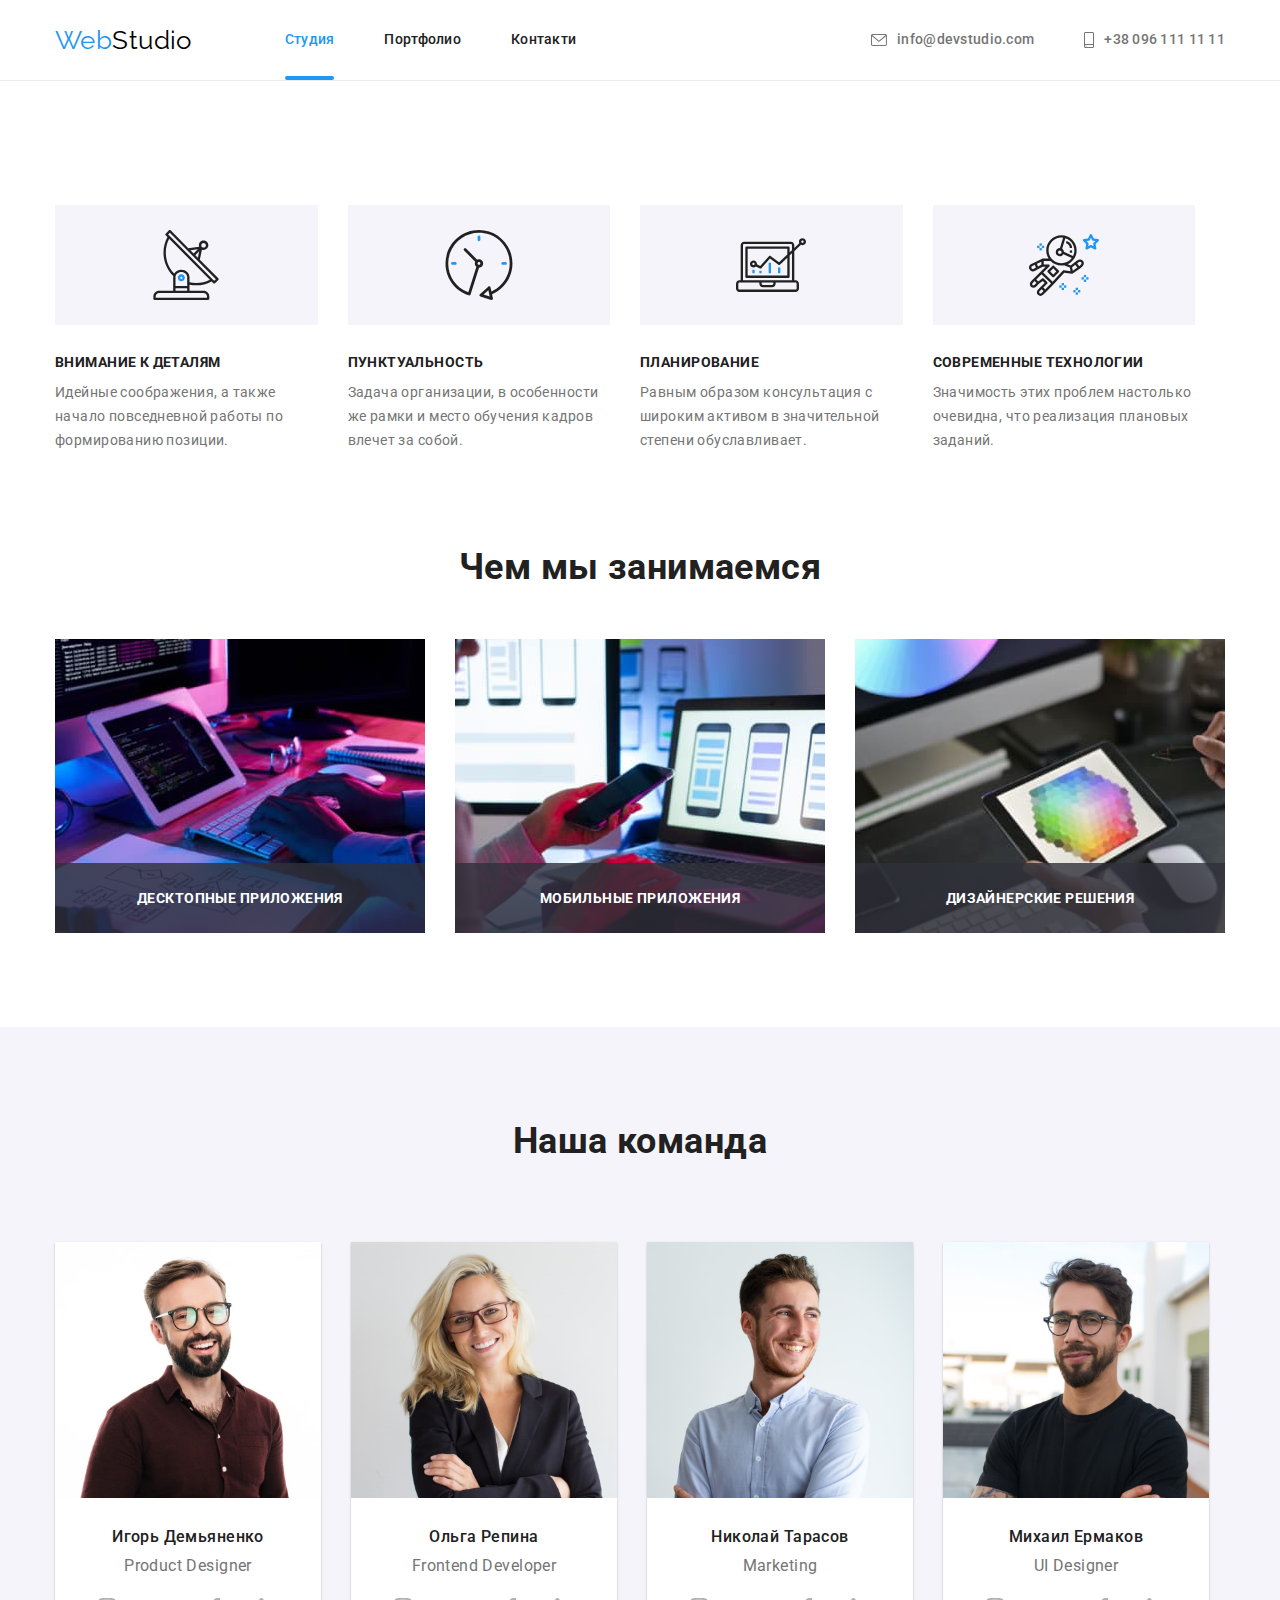
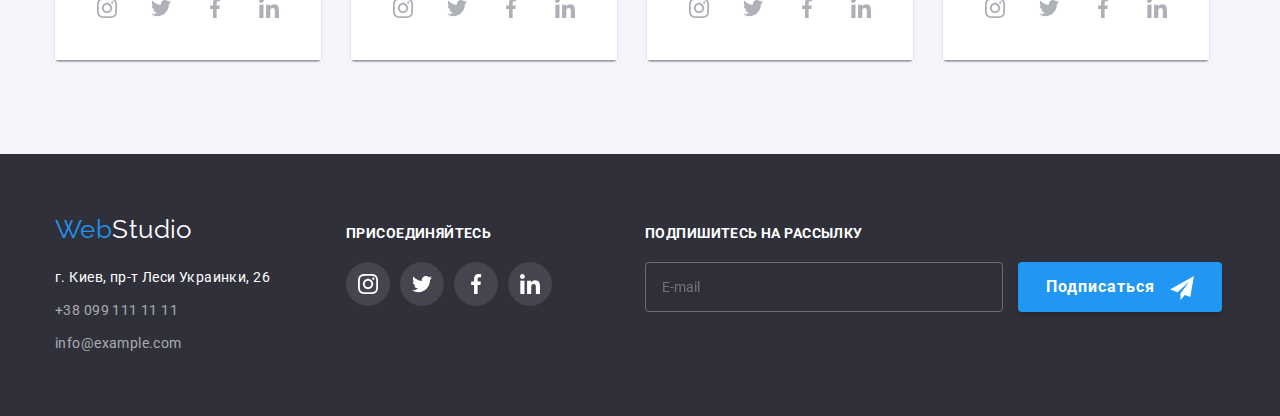
==== commit 1850e7d3: "27&05" ====
--- a/index.html
+++ b/index.html
@@ -461,88 +461,96 @@
       </section> -->
     </main>
     <!--футер-->
-    <!-- <footer class="footer">
+    <footer class="footer">
       <div class="container footer-cont">
-        <div>
-          <a href="./index.html" class="footer__logo"
-            >Web<span class="footer__logo-span">Studio</span></a
-          >
-          <address class="address">
-            <ul class="address__list">
-              <li class="address__item">
+        <div class="footer__address-block">
+          <div>
+            <a href="./index.html" class="footer__logo"
+              >Web<span class="footer__logo-span">Studio</span></a
+            >
+            <address class="address">
+              <ul class="address__list">
+                <li class="address__item">
+                  <a
+                    href="https://goo.gl/maps/Q8eix4cUSPxJvjgE8"
+                    target="_blank"
+                    rel="noopener noreferrer"
+                    class="address__link address__link--office"
+                    >г. Киев, пр-т Леси Украинки, 26</a
+                  >
+                </li>
+                <li class="address__item">
+                  <a href="tel:+380991111111" class="address__link"
+                    >+38 099 111 11 11</a
+                  >
+                </li>
+                <li class="address__item">
+                  <a href="mailto:info@example.com" class="address__link"
+                    >info@example.com</a
+                  >
+                </li>
+              </ul>
+            </address>
+          </div>
+          <div class="join-us">
+            <p class="join-us__label">присоединяйтесь</p>
+            <ul class="social-media join-us__social-media">
+              <li class="social-media__item join-us__item">
                 <a
-                  href="https://goo.gl/maps/Q8eix4cUSPxJvjgE8"
+                  href=""
+                  class="social-media__link join-us__link"
                   target="_blank"
                   rel="noopener noreferrer"
-                  class="address__link address__link--office"
-                  >г. Киев, пр-т Леси Украинки, 26</a
                 >
+                  <svg class="social-media__icon join-us__icon">
+                    <use
+                      href="./images/svg/symbol-defs.svg#icon-instagram"
+                    ></use>
+                  </svg>
+                </a>
               </li>
-              <li class="address__item">
-                <a href="tel:+380991111111" class="address__link"
-                  >+38 099 111 11 11</a
+              <li class="social-media__item join-us__item">
+                <a
+                  href=""
+                  class="social-media__link join-us__link"
+                  target="_blank"
+                  rel="noopener noreferrer"
                 >
+                  <svg class="social-media__icon join-us__icon">
+                    <use href="./images/svg/symbol-defs.svg#icon-twitter"></use>
+                  </svg>
+                </a>
               </li>
-              <li class="address__item">
-                <a href="mailto:info@example.com" class="address__link"
-                  >info@example.com</a
+              <li class="social-media__item join-us__item">
+                <a
+                  href=""
+                  class="social-media__link join-us__link"
+                  target="_blank"
+                  rel="noopener noreferrer"
                 >
+                  <svg class="social-media__icon join-us__icon">
+                    <use
+                      href="./images/svg/symbol-defs.svg#icon-facebook"
+                    ></use>
+                  </svg>
+                </a>
+              </li>
+              <li class="social-media__item join-us__item">
+                <a
+                  href=""
+                  class="social-media__link join-us__link"
+                  target="_blank"
+                  rel="noopener noreferrer"
+                >
+                  <svg class="social-media__icon join-us__icon">
+                    <use
+                      href="./images/svg/symbol-defs.svg#icon-linkedin"
+                    ></use>
+                  </svg>
+                </a>
               </li>
             </ul>
-          </address>
-        </div>
-        <div class="join-us">
-          <p class="join-us__label">присоединяйтесь</p>
-          <ul class="social-media join-us__social-media">
-            <li class="social-media__item join-us__item">
-              <a
-                href=""
-                class="social-media__link join-us__link"
-                target="_blank"
-                rel="noopener noreferrer"
-              >
-                <svg class="social-media__icon join-us__icon">
-                  <use href="./images/svg/symbol-defs.svg#icon-instagram"></use>
-                </svg>
-              </a>
-            </li>
-            <li class="social-media__item join-us__item">
-              <a
-                href=""
-                class="social-media__link join-us__link"
-                target="_blank"
-                rel="noopener noreferrer"
-              >
-                <svg class="social-media__icon join-us__icon">
-                  <use href="./images/svg/symbol-defs.svg#icon-twitter"></use>
-                </svg>
-              </a>
-            </li>
-            <li class="social-media__item join-us__item">
-              <a
-                href=""
-                class="social-media__link join-us__link"
-                target="_blank"
-                rel="noopener noreferrer"
-              >
-                <svg class="social-media__icon join-us__icon">
-                  <use href="./images/svg/symbol-defs.svg#icon-facebook"></use>
-                </svg>
-              </a>
-            </li>
-            <li class="social-media__item join-us__item">
-              <a
-                href=""
-                class="social-media__link join-us__link"
-                target="_blank"
-                rel="noopener noreferrer"
-              >
-                <svg class="social-media__icon join-us__icon">
-                  <use href="./images/svg/symbol-defs.svg#icon-linkedin"></use>
-                </svg>
-              </a>
-            </li>
-          </ul>
+          </div>
         </div>
         <div class="subscribe">
           <form
@@ -554,7 +562,7 @@
             <label class="subscribe__label" for="e-mail"
               >Подпишитесь на рассылку</label
             >
-            <div>
+            <div class="subscribe-possition">
               <input
                 class="subscribe__input"
                 type="email"
@@ -573,7 +581,7 @@
           </form>
         </div>
       </div>
-    </footer> -->
+    </footer>
 
     <div class="backdrop is-hidden" data-modal>
       <div class="modal">
--- a/css/main.css
+++ b/css/main.css
@@ -28,13 +28,23 @@
 .header__logo, .footer__logo {
   padding-top: 24px;
   padding-bottom: 24px;
-  margin-right: 93px;
-  display: block;
   font-family: var(--logo-font);
   font-size: 26px;
   line-height: 1.19;
   color: var(--accent-color);
   text-decoration: none;
+}
+
+@media screen and (min-width: 768px) {
+  .header__logo, .footer__logo {
+    margin-right: 88px;
+  }
+}
+
+@media screen and (min-width: 1200px) {
+  .header__logo, .footer__logo {
+    margin-right: 93px;
+  }
 }
 
 html {
@@ -145,16 +155,14 @@
   display: flex;
 }
 
-.nav__list {
-  display: flex;
-  padding-inline-start: 0px;
+@media screen and (min-width: 768px) {
+  .nav__list {
+    display: flex;
+    padding-inline-start: 0px;
+  }
 }
 
 .nav__link {
-  display: block;
-  padding-top: 32px;
-  padding-bottom: 32px;
-  position: relative;
   transition: color 250ms cubic-bezier(0.4, 0, 0.2, 1);
   color: var(--title-text-color);
   text-decoration: none;
@@ -162,6 +170,15 @@
   font-size: 14px;
   line-height: 1.14;
   letter-spacing: 0.02em;
+}
+
+@media screen and (min-width: 768px) {
+  .nav__link {
+    display: block;
+    padding-top: 32px;
+    padding-bottom: 32px;
+    position: relative;
+  }
 }
 
 .nav__link:hover, .nav__link:focus {
@@ -184,8 +201,10 @@
   color: var(--accent-color);
 }
 
-.nav__item {
-  margin-left: 50px;
+@media screen and (min-width: 768px) {
+  .nav__item:not(:first-child) {
+    margin-left: 50px;
+  }
 }
 
 .hero {
@@ -413,10 +432,13 @@
   display: flex;
   flex-wrap: wrap;
   padding-left: 0;
-  margin-right: -30px;
-  margin-bottom: -30px;
-  margin-left: auto;
-  margin-right: auto;
+}
+
+@media screen and (min-width: 768px) {
+  .portfolio__list {
+    margin-right: -30px;
+    margin-bottom: -30px;
+  }
 }
 
 .footer {
@@ -425,9 +447,36 @@
   background-color: var(--darck-bg-color);
 }
 
-.footer-cont {
-  display: flex;
-  align-items: baseline;
+@media screen and (min-width: 768px) and (max-width: 1199.98px) {
+  .footer-cont {
+    display: flex;
+    flex-direction: column;
+    justify-content: center;
+  }
+}
+
+@media screen and (min-width: 1200px) {
+  .footer-cont {
+    display: flex;
+    align-items: baseline;
+  }
+}
+
+@media screen and (min-width: 768px) and (max-width: 1199.98px) {
+  .footer__address-block {
+    display: flex;
+    flex-wrap: wrap;
+    margin-left: auto;
+    margin-right: auto;
+    margin-bottom: 60px;
+  }
+}
+
+@media screen and (min-width: 1200px) {
+  .footer__address-block {
+    display: flex;
+    align-items: baseline;
+  }
 }
 
 .header__logo-span {
@@ -440,21 +489,28 @@
   padding-bottom: 0px;
 }
 
+@media screen and (max-width: 1199.98px) {
+  .footer__logo {
+    display: flex;
+    justify-content: center;
+  }
+}
+
 .footer__logo-span {
   color: var(--secondary-text-color);
 }
 
-.contacts {
-  display: flex;
-  margin-left: auto;
-  padding-inline-start: 0px;
+@media screen and (min-width: 1200px) {
+  .contacts {
+    display: flex;
+    margin-left: auto;
+    padding-inline-start: 0px;
+  }
 }
 
 .contacts__link {
   display: flex;
   align-items: center;
-  padding-top: 32px;
-  padding-bottom: 32px;
   transition: color 250ms cubic-bezier(0.4, 0, 0.2, 1);
   color: var(--primary-text-color);
   text-decoration: none;
@@ -464,12 +520,27 @@
   letter-spacing: 0.02em;
 }
 
+@media screen and (min-width: 1200px) {
+  .contacts__link {
+    padding-top: 32px;
+    padding-bottom: 32px;
+  }
+}
+
 .contacts__link:hover, .contacts__link:focus {
   color: var(--accent-color);
 }
 
-.contacts__item {
-  margin-left: 50px;
+@media screen and (min-width: 1200px) {
+  .contacts__item:not(:first-child) {
+    margin-left: 50px;
+  }
+}
+
+@media screen and (min-width: 768px) and (max-width: 1199.98px) {
+  .contacts__item:not(:last-child) {
+    margin-bottom: 10px;
+  }
 }
 
 .contacts__icon {
@@ -656,13 +727,27 @@
 
 .filter-list {
   display: flex;
-  justify-content: center;
-  margin-bottom: 50px;
-  padding-left: 0;
+  flex-wrap: wrap;
+  padding-left: 0px;
+  margin-bottom: 40px;
+}
+
+@media screen and (min-width: 768px) {
+  .filter-list {
+    margin-bottom: 50px;
+    justify-content: center;
+  }
 }
 
 .filter-list__item {
   margin-left: 8px;
+  margin-bottom: 15px;
+}
+
+@media screen and (min-width: 768px) {
+  .filter-list__item {
+    margin-bottom: 0px;
+  }
 }
 
 .flex-element {
@@ -759,6 +844,13 @@
   margin-top: 20px;
 }
 
+@media screen and (max-width: 1199.98px) {
+  .address__list {
+    align-items: center;
+    margin-bottom: 60px;
+  }
+}
+
 .address__item {
   margin-bottom: 9px;
 }
@@ -783,11 +875,28 @@
 }
 
 .join-us {
-  margin-left: 76px;
   padding-left: 0;
+  text-align: center;
+  margin-bottom: 60px;
+}
+
+@media screen and (min-width: 768px) and (max-width: 1199.98px) {
+  .join-us {
+    margin-left: 165px;
+  }
+}
+
+@media screen and (min-width: 1200px) {
+  .join-us {
+    margin-left: 76px;
+    text-align: start;
+    margin-bottom: 0px;
+  }
 }
 
 .join-us__label {
+  text-align: center;
+  justify-content: center;
   margin-bottom: 10px;
   font-weight: bold;
   font-size: 14px;
@@ -797,6 +906,12 @@
   color: var(--secondary-text-color);
 }
 
+@media screen and (min-width: 1200px) {
+  .join-us__label {
+    text-align: start;
+  }
+}
+
 .join-us__link {
   background-color: var(--join-us-bg-color);
   transition: background-color 250ms cubic-bezier(0.4, 0, 0.2, 1);
@@ -812,18 +927,24 @@
   height: 20px;
 }
 
-.subscribe {
-  display: block;
-  margin-left: 93px;
+@media screen and (min-width: 768px) and (max-width: 1199.98px) {
+  .subscribe {
+    display: flex;
+    justify-content: center;
+  }
+}
+
+@media screen and (min-width: 1200px) {
+  .subscribe {
+    display: block;
+    margin-left: 93px;
+  }
 }
 
 .subscribe__input {
-  width: 358px;
   height: 50px;
-  margin: 0;
-  margin-right: 12px;
   padding: 15px 16px 15px 16px;
-  min-width: 358px;
+  margin-bottom: 20px;
   background: transparent;
   border: 1px solid rgba(255, 255, 255, 0.3);
   border-radius: 4px;
@@ -832,24 +953,58 @@
   color: var(--secondary-text-color);
 }
 
+@media screen and (min-width: 768px) {
+  .subscribe__input {
+    min-width: 450px;
+  }
+}
+
+@media screen and (min-width: 1200px) {
+  .subscribe__input {
+    min-width: 358px;
+    margin-bottom: 0;
+    margin-right: 12px;
+  }
+}
+
 .subscribe__input:hover, .subscribe__input:focus-within {
   border-color: var(--accent-color);
   outline: none;
 }
 
 .subscribe__label {
-  margin-left: 0;
-  display: flex;
-  justify-content: space-between;
-  align-items: center;
-  padding-left: 0;
-  margin-bottom: 20px;
   font-weight: bold;
   font-size: 14px;
   line-height: 1.14;
   text-transform: uppercase;
   font-style: normal;
   color: var(--secondary-text-color);
+}
+
+@media screen and (max-width: 1199.98px) {
+  .subscribe__label {
+    display: flex;
+    justify-content: center;
+    margin-bottom: 20px;
+  }
+}
+
+@media screen and (min-width: 1200px) {
+  .subscribe__label {
+    margin-left: 0;
+    display: flex;
+    justify-content: space-between;
+    align-items: center;
+    padding-left: 0;
+    margin-bottom: 20px;
+  }
+}
+
+@media screen and (max-width: 1199.98px) {
+  .subscribe-possition {
+    display: flex;
+    flex-direction: column;
+  }
 }
 
 .backdrop {
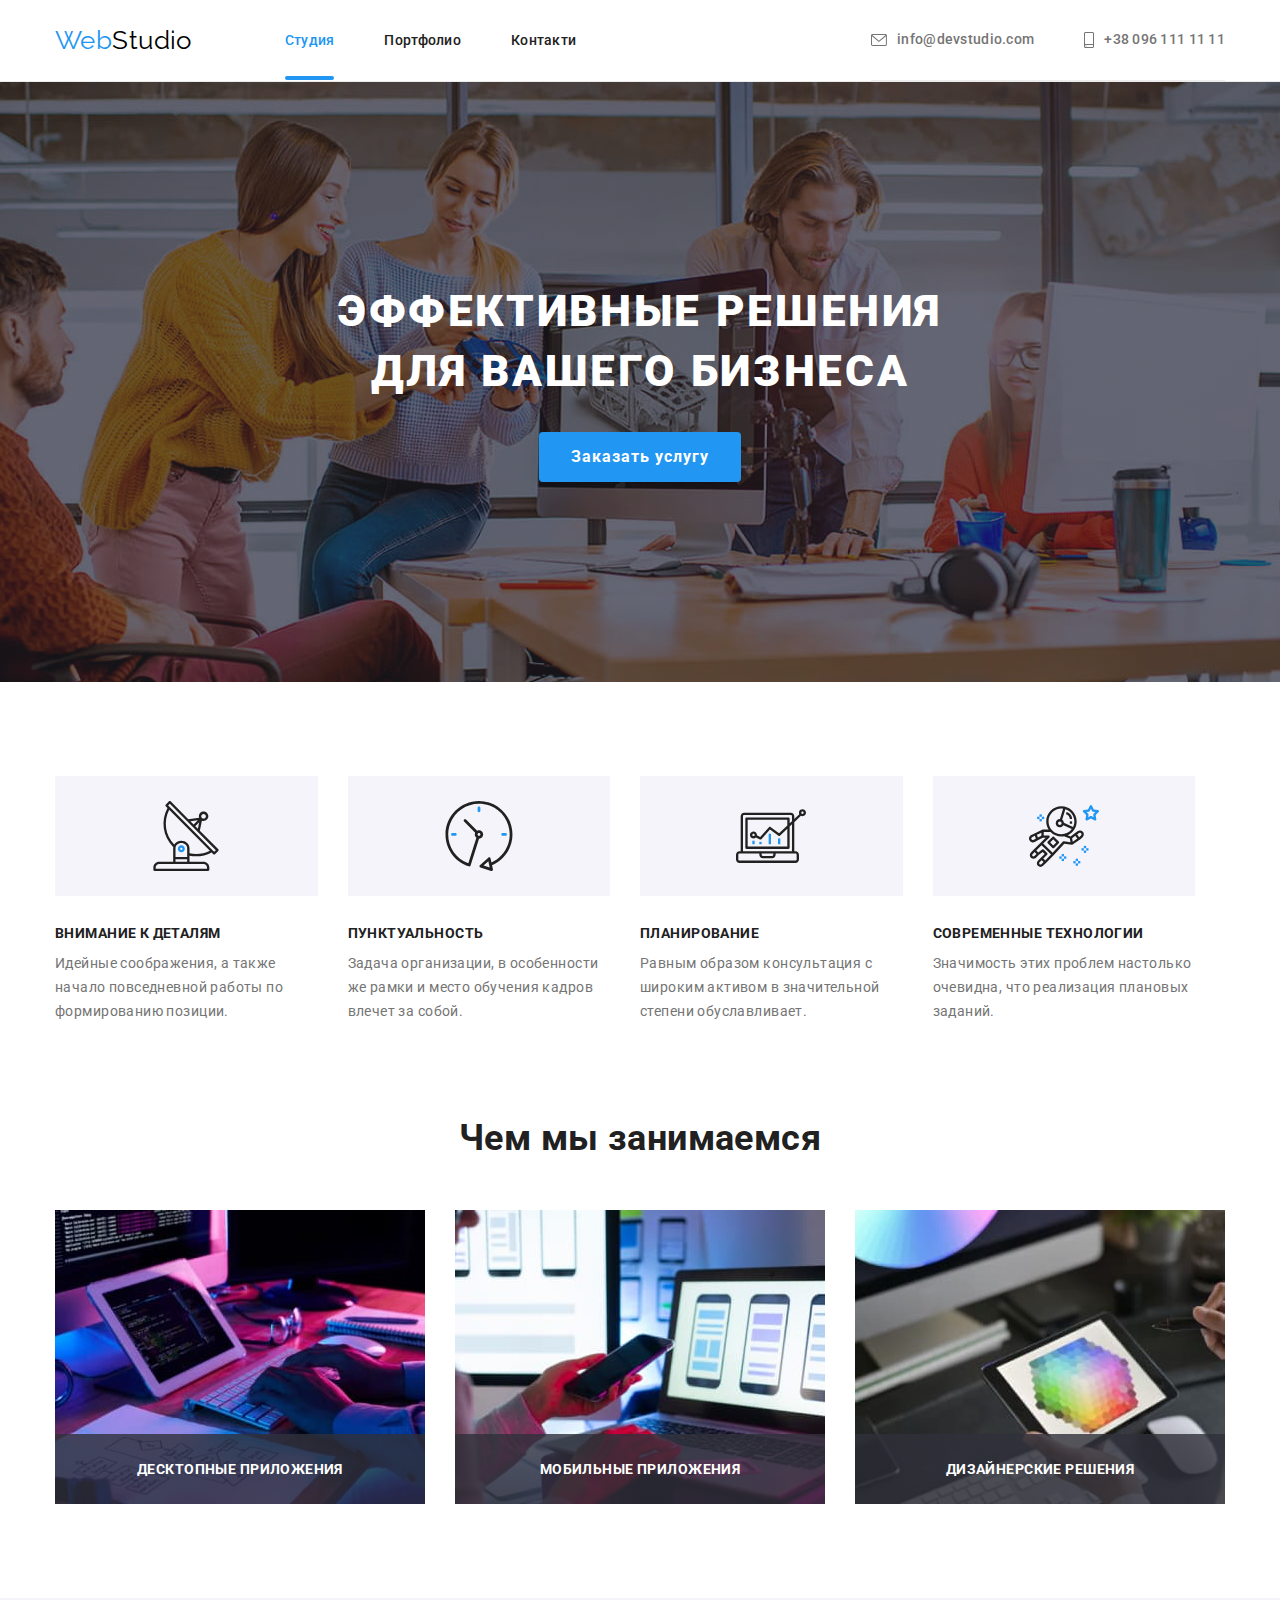
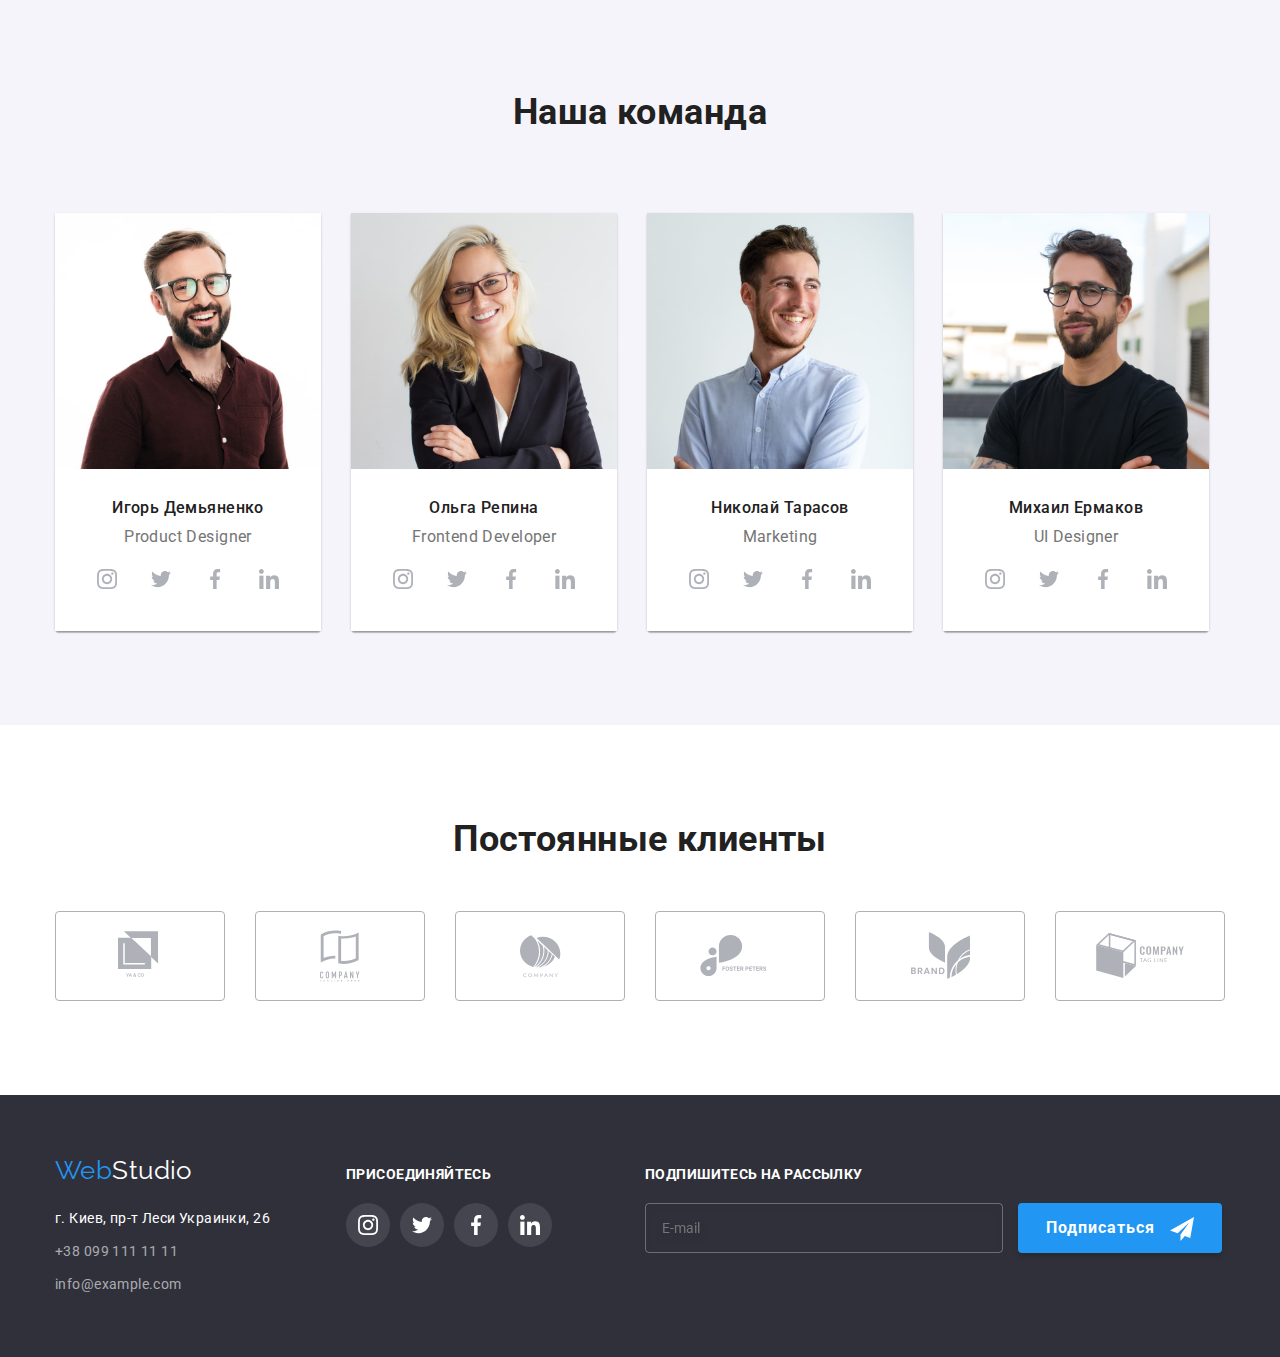
==== commit e1615b5d: "без картинок" ====
--- a/index.html
+++ b/index.html
@@ -23,6 +23,7 @@
         <a href="./index.html" class="header__logo"
           >Web<span class="header__logo-span">Studio</span></a
         >
+
         <nav class="nav">
           <ul class="nav__list">
             <li class="nav__item">
@@ -54,17 +55,73 @@
         </ul>
       </div>
     </header>
+    <div class="mobile-menu">
+      <div class="mobile-menu__main-panel">
+        <a href="./index.html" class="mobile-menu__logo"
+          >Web<span class="header__logo-span">Studio</span></a
+        >
+        <button class="mobile-menu-btn" data-menu-button>
+          <svg
+            width="40"
+            height="40"
+            aria-label="Перемикач меню"
+            class="mobile-menu__svg"
+          >
+            <use
+              href="./images/svg/symbol-defs.svg#icon-menu"
+              class="mobile-menu-btn__open-icon"
+            ></use>
+            <use
+              href="./images/svg/symbol-defs.svg#icon-close__menu"
+              class="mobile-menu-btn__close-icon"
+            ></use>
+          </svg>
+        </button>
+      </div>
+      <div class="mobile-menu__panel" data-menu>
+        <ul class="mobile-menu__nav-list">
+          <li class="mobile-menu__item">
+            <a href="./index.html" class="mobile-menu__link current">Студия</a>
+          </li>
+          <li class="mobile-menu__item">
+            <a href="./portfolio.html" class="mobile-menu__link">Портфолио</a>
+          </li>
+          <li class="mobile-menu__item">
+            <a href="" class="mobile-menu__link">Контакти</a>
+          </li>
+        </ul>
+
+        <ul class="mobile-menu__contacts">
+          <li class="contacts__menu-item">
+            <a href="mailto:info@devstudio.com" class="contacts__menu-link">
+              <svg class="contacts__icon" width="16" height="12">
+                <use href="./images/svg/symbol-defs.svg#icon-mail"></use>
+              </svg>
+              info@devstudio.com</a
+            >
+          </li>
+          <li class="contacts__menu-item">
+            <a href="tel:+380961111111" class="contacts__menu-link">
+              <svg class="contacts__icon" width="10" height="16">
+                <use href="./images/svg/symbol-defs.svg#icon-phone"></use>
+              </svg>
+              +38 096 111 11 11</a
+            >
+          </li>
+        </ul>
+      </div>
+    </div>
     <main>
-      <!--секція герой-->
-      <!-- <section class="hero">
+      <!-- секція герой-->
+      <section class="hero">
         <div class="container">
           <h1 class="hero__title">Эффективные решения для вашего бизнеса</h1>
           <button type="button" class="button" data-modal-open>
             Заказать услугу
           </button>
         </div>
-      </section> -->
-      <!--секція принципи роботи-->
+      </section>
+      <!--секція принципи роботи -->
       <section class="section principles">
         <div class="container">
           <h2 class="hidden">Принципы работы</h2>
@@ -410,7 +467,7 @@
         </div>
       </section>
       <!--партнери-->
-      <!-- <section class="partners">
+      <section class="partners">
         <div class="container">
           <h2 class="section__title">Постоянные клиенты</h2>
           <ul class="partners__list">
@@ -458,7 +515,7 @@
             </li>
           </ul>
         </div>
-      </section> -->
+      </section>
     </main>
     <!--футер-->
     <footer class="footer">
@@ -676,5 +733,6 @@
       </div>
     </div>
     <script src="./modal.js"></script>
+    <script src="./menu.js"></script>
   </body>
 </html>
--- a/css/main.css
+++ b/css/main.css
@@ -16,6 +16,7 @@
   --darck-bg-color: #2f303a;
   --icon-color: #afb1b8;
   --darck-text-color: #000000;
+  --line-color: #ececec;
   --address-link-color: rgba(255, 255, 255, 0.6);
   --join-us-bg-color: rgba(255, 255, 255, 0.1);
   --pf-overlay-color: rgba(33, 150, 243, 0.9);
@@ -25,7 +26,7 @@
   --logo-font: "Raleway", sans-serif;
 }
 
-.header__logo, .footer__logo {
+.header__logo, .mobile-menu__logo, .footer__logo {
   padding-top: 24px;
   padding-bottom: 24px;
   font-family: var(--logo-font);
@@ -36,13 +37,13 @@
 }
 
 @media screen and (min-width: 768px) {
-  .header__logo, .footer__logo {
+  .header__logo, .mobile-menu__logo, .footer__logo {
     margin-right: 88px;
   }
 }
 
 @media screen and (min-width: 1200px) {
-  .header__logo, .footer__logo {
+  .header__logo, .mobile-menu__logo, .footer__logo {
     margin-right: 93px;
   }
 }
@@ -143,7 +144,7 @@
 }
 
 .header {
-  border: 1px solid #ececec;
+  border: 1px solid var(--line-color);
   border-radius: 0;
   border-top: none;
   border-left: none;
@@ -153,6 +154,12 @@
 .header-cont {
   align-items: center;
   display: flex;
+}
+
+@media screen and (max-width: 767.98px) {
+  .header-cont {
+    display: none;
+  }
 }
 
 @media screen and (min-width: 768px) {
@@ -208,23 +215,38 @@
 }
 
 .hero {
-  padding-top: 200px;
-  padding-bottom: 200px;
+  max-width: 100%;
   margin-left: auto;
   margin-right: auto;
+  height: 400px;
+  padding-top: 118px;
+  padding-bottom: 118px;
   background: var(--hero-bg-color);
   color: var(--secondary-text-color);
   text-align: center;
-  max-width: 1600px;
-  height: 600px;
   background-image: linear-gradient(rgba(47, 48, 58, 0.4), rgba(47, 48, 58, 0.4)), url(../images/bg-img/hero-img.jpg);
   background-repeat: no-repeat;
   background-position: center;
 }
 
+@media screen and (min-width: 1200px) {
+  .hero {
+    height: 600px;
+    padding-top: 200px;
+    padding-bottom: 200px;
+  }
+}
+
 .principles {
-  padding-top: 94px;
-  padding-bottom: 94px;
+  padding-top: 60px;
+  padding-bottom: 60px;
+}
+
+@media screen and (min-width: 1200px) {
+  .principles {
+    padding-top: 94px;
+    padding-bottom: 94px;
+  }
 }
 
 .principles__list {
@@ -236,6 +258,7 @@
 .principles__item {
   width: 100%;
   height: auto;
+  margin-bottom: 30px;
 }
 
 .principles__item::before {
@@ -270,16 +293,14 @@
 @media screen and (min-width: 768px) {
   .principles__item {
     margin-left: 30px;
-    margin-top: 30px;
     flex-basis: calc((100% / 2) - 30px);
   }
 }
 
 @media screen and (min-width: 1200px) {
   .principles__item {
-    margin-left: 30px;
-    margin-top: 30px;
     flex-basis: calc((100% - 30px * 4) / 4);
+    margin-bottom: 0px;
   }
 }
 
@@ -297,7 +318,13 @@
 
 .about {
   padding-top: 0;
-  padding-bottom: 94px;
+  padding-bottom: 60px;
+}
+
+@media screen and (min-width: 1200px) {
+  .about {
+    padding-bottom: 94px;
+  }
 }
 
 @media screen and (max-width: 1199px) {
@@ -329,12 +356,19 @@
 }
 
 .team {
-  padding-top: 94px;
-  padding-bottom: 94px;
+  padding-top: 60px;
+  padding-bottom: 60px;
   background-color: var(--secondary-bg-color);
   font-size: 16px;
   line-height: 1.18;
   text-align: center;
+}
+
+@media screen and (min-width: 1200px) {
+  .team {
+    padding-top: 94px;
+    padding-bottom: 94px;
+  }
 }
 
 .team__list {
@@ -384,19 +418,58 @@
 }
 
 .partners {
-  padding-top: 94px;
-  padding-bottom: 94px;
+  padding-top: 60px;
+  padding-bottom: 60px;
+}
+
+@media screen and (min-width: 1200px) {
+  .partners {
+    padding-top: 94px;
+    padding-bottom: 94px;
+  }
 }
 
 .partners__list {
   display: flex;
-  justify-content: center;
   padding-left: 0;
-  align-items: center;
-}
-
-.partners__item:not(:last-child) {
-  margin-right: 30px;
+}
+
+@media screen and (max-width: 1199.98px) {
+  .partners__list {
+    flex-wrap: wrap;
+    align-items: center;
+    justify-content: center;
+  }
+}
+
+.partners__item:nth-child(2n + 1) {
+  margin-left: 0;
+}
+
+@media screen and (max-width: 767.98px) {
+  .partners__item {
+    margin-bottom: 30px;
+    flex-basis: calc((100% / 2) - 60px);
+  }
+}
+
+@media screen and (min-width: 768px) and (max-width: 1199.98px) {
+  .partners__item {
+    flex-basis: calc((100% / 3) - 60px);
+    margin-bottom: 30px;
+  }
+}
+
+@media screen and (min-width: 376px) and (max-width: 767.98px) {
+  .partners__item:nth-child(2n + 1) {
+    margin-right: 30px;
+  }
+}
+
+@media screen and (min-width: 1200px) {
+  .partners__item:not(:first-child) {
+    margin-left: 30px;
+  }
 }
 
 .partners__link {
@@ -424,8 +497,15 @@
 .portfolio {
   font-size: 16px;
   line-height: 1.87;
-  padding-top: 94px;
-  padding-bottom: 94px;
+  padding-top: 60px;
+  padding-bottom: 60px;
+}
+
+@media screen and (min-width: 1200px) {
+  .portfolio {
+    padding-top: 94px;
+    padding-bottom: 94px;
+  }
 }
 
 .portfolio__list {
@@ -483,6 +563,12 @@
   color: var(--darck-text-color);
 }
 
+.mobile-menu__logo {
+  margin-right: 0px;
+  padding-bottom: 0px;
+  padding-top: 0px;
+}
+
 .footer__logo {
   margin-right: 0;
   padding-top: 0px;
@@ -498,6 +584,20 @@
 
 .footer__logo-span {
   color: var(--secondary-text-color);
+}
+
+.contacts {
+  border: 1px solid #ececec;
+  border-radius: 0;
+  border-top: none;
+  border-left: none;
+  border-right: none;
+}
+
+@media screen and (max-width: 767.98px) {
+  .contacts {
+    display: none;
+  }
 }
 
 @media screen and (min-width: 1200px) {
@@ -621,6 +721,173 @@
   color: var(--accent-color);
 }
 
+.modal__close-icon {
+  object-position: bottom;
+  fill: currentColor;
+  width: 18px;
+  height: 18px;
+}
+
+.modal__icon {
+  fill: var(--title-text-color);
+}
+
+.mobile-menu {
+  position: fixed;
+  top: 0;
+  width: 100%;
+  z-index: 99;
+}
+
+@media screen and (min-width: 768px) {
+  .mobile-menu {
+    display: none;
+    overflow-y: auto;
+  }
+}
+
+.mobile-menu-btn {
+  display: inline-flex;
+  margin-left: auto;
+  padding: 0;
+  border: none;
+  background-color: transparent;
+  color: var(--darck-text-color);
+}
+
+.mobile-menu-btn:hover, .mobile-menu-btn:focus {
+  color: var(--accent-color);
+}
+
+@media screen and (min-width: 768px) {
+  .mobile-menu-btn {
+    display: none;
+  }
+}
+
+.mobile-menu-btn__open-icon {
+  width: 24px;
+  height: 16px;
+  fill: currentColor;
+  display: block;
+}
+
+.mobile-menu-btn__close-icon {
+  width: 18.67px;
+  height: 18.67px;
+  fill: currentColor;
+}
+
+.mobile-menu-btn__close-icon {
+  display: none;
+}
+
+.is-open .mobile-menu-btn__close-icon {
+  display: block;
+}
+
+.is-open .mobile-menu-btn__open-icon {
+  display: none;
+}
+
+.mobile-menu__svg {
+  padding: 12px 8px;
+}
+
+.mobile-menu__main-panel {
+  display: inline-flex;
+  width: 100%;
+  z-index: 99;
+  padding: 15px;
+  background-color: #ffffff;
+  border: 1px solid var(--line-color);
+  border-radius: 0;
+  border-top: none;
+  border-left: none;
+  border-right: none;
+}
+
+.mobile-menu__panel {
+  padding: 60px 100px;
+  opacity: 0;
+  z-index: 99;
+  background-color: #ffffff;
+}
+
+.mobile-menu__panel.is-open {
+  opacity: 1;
+}
+
+.mobile-menu__nav-list {
+  margin-bottom: 60px;
+  padding-left: 0;
+}
+
+.mobile-menu__link {
+  display: block;
+  padding-top: 40px;
+  width: fit-content;
+  position: relative;
+  text-decoration: none;
+  font-weight: 500;
+  letter-spacing: 0.02em;
+  font-size: 18px;
+  line-height: 1.16;
+  margin-left: auto;
+  margin-right: auto;
+  color: var(--primary-text-color);
+  transition: color 250ms cubic-bezier(0.4, 0, 0.2, 1);
+}
+
+.mobile-menu__link:hover, .mobile-menu__link:focus {
+  color: var(--accent-color);
+}
+
+.mobile-menu__link.current::after {
+  content: "";
+  display: block;
+  width: 100%;
+  height: 4px;
+  position: absolute;
+  left: 0;
+  bottom: 0;
+  background: var(--accent-color);
+  border-radius: 2px;
+  text-align: center;
+}
+
+.mobile-menu__link.current {
+  color: var(--accent-color);
+  padding-bottom: 8px;
+}
+
+.mobile-menu__contacts {
+  display: flex;
+  flex-direction: column;
+  padding-left: 0;
+  text-align: center;
+}
+
+.contacts__menu-item:not(:last-child) {
+  margin-bottom: 16px;
+}
+
+.contacts__menu-link {
+  padding-top: 16px;
+  padding-bottom: 16px;
+  transition: color 250ms cubic-bezier(0.4, 0, 0.2, 1);
+  color: var(--primary-text-color);
+  text-decoration: none;
+  font-weight: 500;
+  font-size: 18px;
+  line-height: 1.16;
+  letter-spacing: 0.02em;
+}
+
+.contacts__menu-link:hover, .contacts__menu-link:focus {
+  color: var(--accent-color);
+}
+
 .social-media {
   display: inline-flex;
   padding-left: 0;
@@ -658,23 +925,43 @@
 }
 
 .hero__title {
-  width: 696px;
   margin-left: auto;
   margin-right: auto;
   margin-bottom: 30px;
   font-weight: 900;
-  font-size: 44px;
-  line-height: 1.36;
+  font-size: 26px;
+  line-height: 1.62;
   letter-spacing: 0.06em;
   text-transform: uppercase;
+}
+
+@media screen and (min-width: 768px) {
+  .hero__title {
+    width: 360px;
+  }
+}
+
+@media screen and (min-width: 1200px) {
+  .hero__title {
+    line-height: 1.36;
+    font-size: 44px;
+    width: 696px;
+  }
 }
 
 .section__title {
   margin-bottom: 50px;
   color: var(--title-text-color);
-  font-size: 36px;
-  line-height: 1.16;
+  font-size: 28px;
+  line-height: 1.17;
   text-align: center;
+}
+
+@media screen and (min-width: 1200px) {
+  .section__title {
+    font-size: 36px;
+    line-height: 1.16;
+  }
 }
 
 .principles__title {
@@ -683,6 +970,12 @@
   line-height: 1.14;
   text-transform: uppercase;
   text-align: left;
+}
+
+@media screen and (max-width: 767.98px) {
+  .principles__title {
+    text-align: center;
+  }
 }
 
 .modal__title {
@@ -1026,28 +1319,24 @@
   transform: translate(-50%, -50%);
   padding: 40px;
   width: 100%;
-  max-width: 528px;
-  min-height: 581px;
+  max-width: 450px;
+  min-height: 609px;
   background-color: var(--secondary-text-color);
   box-shadow: 0px 1px 3px rgba(0, 0, 0, 0.12), 0px 1px 1px rgba(0, 0, 0, 0.14), 0px 2px 1px rgba(0, 0, 0, 0.2);
   border-radius: 4px;
 }
 
+@media screen and (min-width: 1200px) {
+  .modal {
+    max-width: 528px;
+    min-height: 581px;
+  }
+}
+
 .modal__form {
   display: flex;
   flex-direction: column;
   justify-content: center;
-}
-
-.modal__close-icon {
-  object-position: bottom;
-  fill: currentColor;
-  width: 18px;
-  height: 18px;
-}
-
-.modal__icon {
-  fill: var(--title-text-color);
 }
 
 .modal__inputs {
@@ -1062,13 +1351,20 @@
 }
 
 .modal__input {
-  width: 448px;
-  height: 40px;
+  width: 370px;
+  height: 58px;
   box-sizing: border-box;
   padding-left: 42px;
   border: 1px solid rgba(33, 33, 33, 0.2);
   border-radius: 4px;
   transition: border-color 250ms cubic-bezier(0.4, 0, 0.2, 1);
+}
+
+@media screen and (min-width: 1200px) {
+  .modal__input {
+    width: 448px;
+    height: 40px;
+  }
 }
 
 .modal__input:hover, .modal__input:focus-within {
@@ -1113,8 +1409,14 @@
 .modal__textarea {
   padding: 12px 16px;
   resize: none;
-  width: 448px;
   height: 120px;
+  width: 370px;
+}
+
+@media screen and (min-width: 1200px) {
+  .modal__textarea {
+    width: 448px;
+  }
 }
 
 .modal__textarea::placeholder {
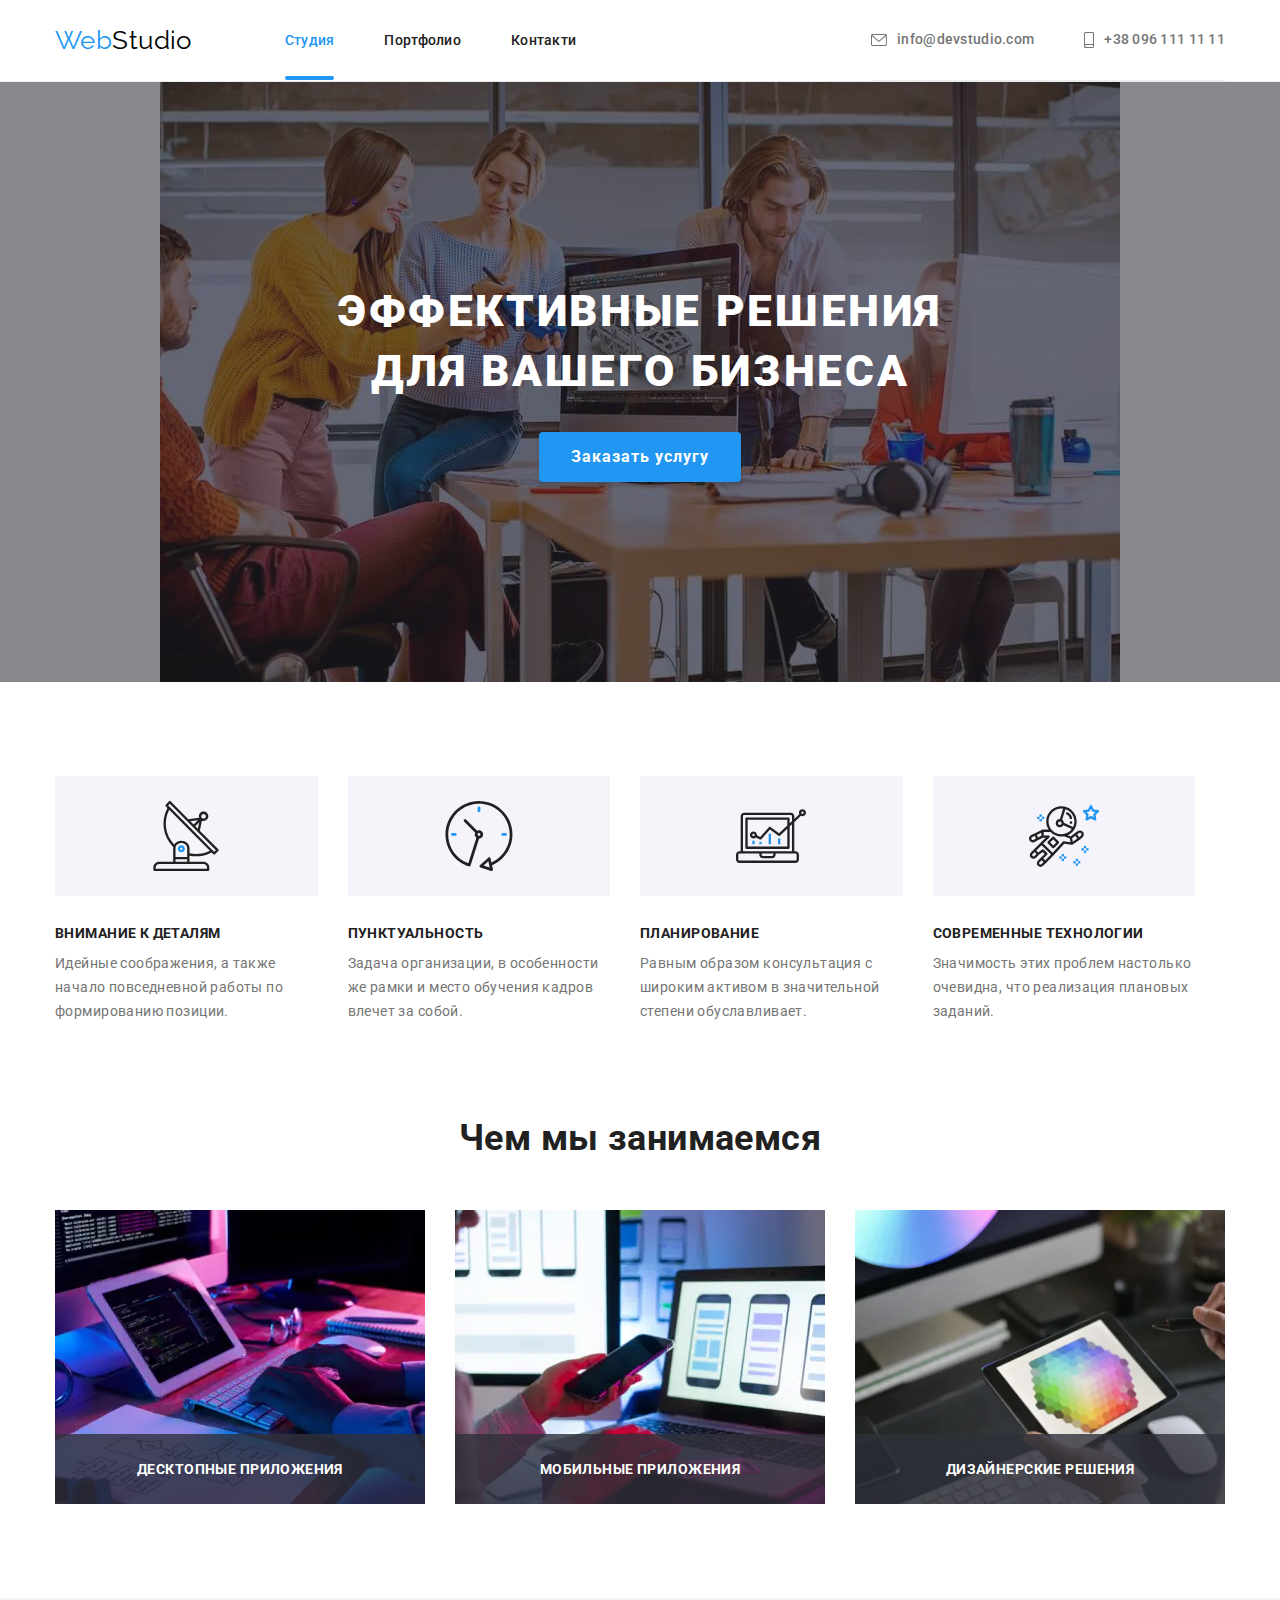
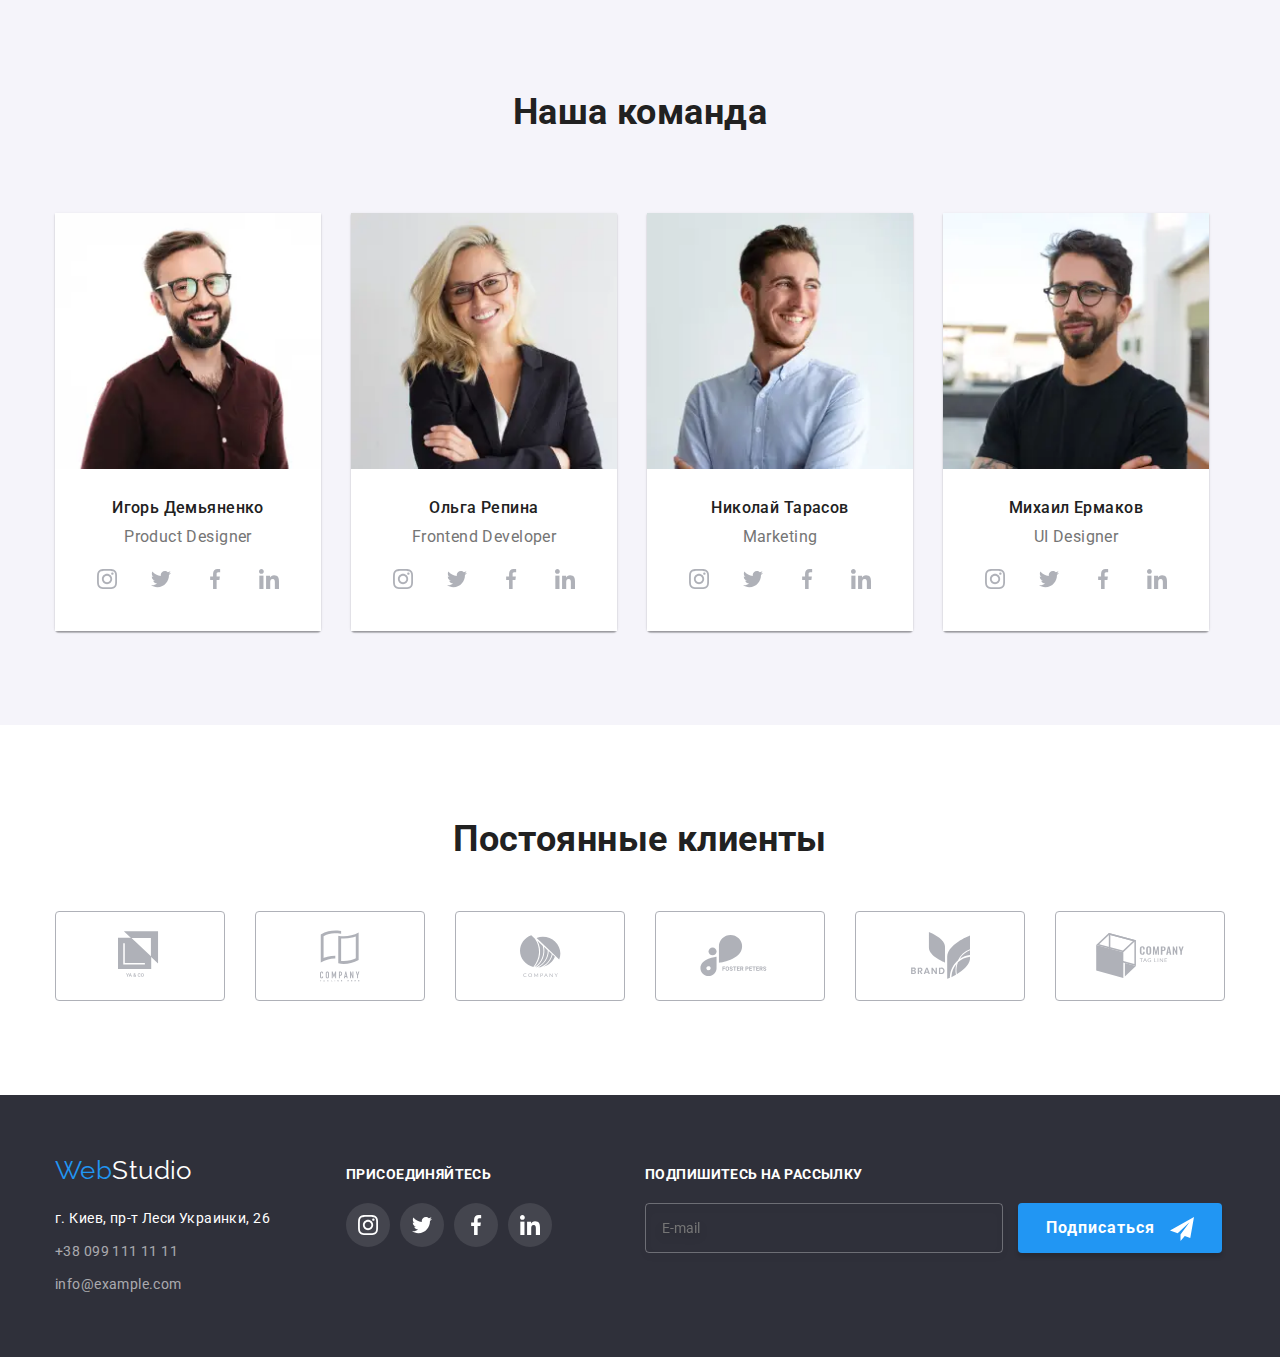
==== commit f91497c6: "ДЗ-8 2" ====
--- a/index.html
+++ b/index.html
@@ -167,32 +167,95 @@
           <h2 class="section__title">Чем мы занимаемся</h2>
           <ul class="about__list">
             <li class="about__item">
-              <img
-                src="./images/box-1.jpg"
-                width="370"
-                height="294"
-                alt="Написання коду"
-              />
+              <picture>
+                <source
+                  srcset="
+                    ./images/desktop/what-we-do/box1.webp    1x,
+                    ./images/desktop/what-we-do/box1@2x.webp 2x
+                  "
+                  media="(min-width: 1200px)"
+                  type="image/webp"
+                />
+
+                <source
+                  srcset="
+                    ./images/desktop/what-we-do/box1.jpg    1x,
+                    ./images/desktop/what-we-do/box1@2x.jpg 2x
+                  "
+                  media="(min-width: 1200px)"
+                  type="image/jpeg"
+                />
+
+                <img
+                  src="./images/desktop/what-we-do/box1.jpg"
+                  width="370"
+                  height="294"
+                  alt="Написання коду"
+                />
+              </picture>
+
               <div class="about__overlay">
                 <h3 class="about__img-title">Десктопные приложения</h3>
               </div>
             </li>
             <li class="about__item">
-              <img
-                src="./images/box-2.jpg"
-                width="370"
-                height="294"
-                alt="Дизайн екранів"
-              />
+              <picture>
+                <source
+                  srcset="
+                    ./images/desktop/what-we-do/box-2.webp    1x,
+                    ./images/desktop/what-we-do/box-2@2x.webp 2x
+                  "
+                  media="(min-width: 1200px)"
+                  type="image/webp"
+                />
+                <source
+                  srcset="
+                    ./images/desktop/what-we-do/box-2.jpg    1x,
+                    ./images/desktop/what-we-do/box-2@2x.jpg 2x
+                  "
+                  media="(min-width: 1200px)"
+                  type="image/jpeg"
+                />
+
+                <img
+                  src="./images/desktop/what-we-do/box-2.jpg"
+                  width="370"
+                  height="294"
+                  alt="Дизайн екранів"
+                />
+              </picture>
               <div class="about__overlay">
                 <h3 class="about__img-title">Мобильные приложения</h3>
               </div>
             </li>
             <li class="about__item">
-              <img src="./images/box-3.jpg" alt="Оформлення кольором" />
-              <div class="about__overlay">
-                <h3 class="about__img-title">Дизайнерские решения</h3>
-              </div>
+              <picture>
+                <source
+                  srcset="
+                    ./images/desktop/what-we-do/box-3@2x.webp 1x,
+                    ./images/desktop/what-we-do/box-2@2x.webp 2x
+                  "
+                  media="(min-width: 1200px)"
+                  type="image/webp"
+                />
+                <source
+                  srcset="
+                    ./images/desktop/what-we-do/box-3.jpg    1x,
+                    ./images/desktop/what-we-do/box-3@2x.jpg 2x
+                  "
+                  media="(min-width: 1200px)"
+                  type="image/jpeg"
+                />
+                <img
+                  src="./images/desktop/what-we-do/box-3.jpg"
+                  width="370"
+                  height="294"
+                  alt="Оформлення кольором"
+                />
+                <div class="about__overlay">
+                  <h3 class="about__img-title">Дизайнерские решения</h3>
+                </div>
+              </picture>
             </li>
           </ul>
         </div>
@@ -204,7 +267,69 @@
           <h2 class="section__title">Наша команда</h2>
           <ul class="team__list">
             <li class="team__item">
-              <img src="./images/img-1.jpg" alt="Игорь Демьяненко" />
+              <picture>
+                <source
+                  srcset="
+                    ./images/desktop/team/ourteam-1.webp    1x,
+                    ./images/desktop/team/ourteam-1@2x.webp 2x
+                  "
+                  media="(min-width: 1200px)"
+                  type="image/webp"
+                />
+
+                <source
+                  srcset="
+                    ./images/tablet/team/ourteam-1.webp    1x,
+                    ./images/tablet/team/ourteam-1@2x.webp 2x
+                  "
+                  media="(min-width: 768px)"
+                  type="image/webp"
+                />
+
+                <source
+                  srcset="
+                    ./images/mobile/team/outeam-1.webp     1x,
+                    ./images/mobile/team/ourteam-1@2x.webp 2x
+                  "
+                  media="(max-width: 767.98px)"
+                  type="image/webp"
+                />
+
+                <source
+                  srcset="
+                    ./images/desktop/team/ourteam-1.jpg    1x,
+                    ./images/desktop/team/ourteam-1@2x.jpg 2x
+                  "
+                  media="(min-width: 1200px)"
+                  type="image/jpeg"
+                />
+
+                <source
+                  srcset="
+                    ./images/tablet/team/ourteam-1.jpg    1x,
+                    ./images/tablet/team/ourteam-1@2x.jpg 2x
+                  "
+                  media="(min-width: 768px)"
+                  type="image/jpeg"
+                />
+
+                <source
+                  srcset="
+                    ./images/mobile/team/outeam-1.jpg     1x,
+                    ./images/mobile/team/ourteam-1@2x.jpg 2x
+                  "
+                  media="(max-width: 767.98px)"
+                  type="image/jpeg"
+                />
+
+                <img
+                  src="./images/mobile/team/outeam-1.jpg"
+                  width="450"
+                  height="622"
+                  alt="Игорь Демьяненко"
+                />
+              </picture>
+
               <div class="team__label">
                 <h3 class="section__title team__title">Игорь Демьяненко</h3>
                 <p lang="en">Product Designer</p>
@@ -269,7 +394,69 @@
               </div>
             </li>
             <li class="team__item">
-              <img src="./images/img-2.jpg" alt="Ольга Репина" />
+              <picture>
+                <source
+                  srcset="
+                    ./images/desktop/team/ourteam-2.webp    1x,
+                    ./images/desktop/team/ourteam-2@2x.webp 2x
+                  "
+                  media="(min-width: 1200px)"
+                  type="image/webp"
+                />
+
+                <source
+                  srcset="
+                    ./images/tablet/team/ourteam-2.webp    1x,
+                    ./images/tablet/team/ourteam-2@2x.webp 2x
+                  "
+                  media="(min-width: 768px)"
+                  type="image/webp"
+                />
+
+                <source
+                  srcset="
+                    ./images/mobile/team/ourteam-2.webp    1x,
+                    ./images/mobile/team/ourteam-2@2x.webp 2x
+                  "
+                  media="(max-width: 767.98px)"
+                  type="image/webp"
+                />
+
+                <source
+                  srcset="
+                    ./images/desktop/team/ourteam-2.jpg    1x,
+                    ./images/desktop/team/ourteam-2@2x.jpg 2x
+                  "
+                  media="(min-width: 1200px)"
+                  type="image/jpeg"
+                />
+
+                <source
+                  srcset="
+                    ./images/tablet/team/ourteam-2.jpg    1x,
+                    ./images/tablet/team/ourteam-2@2x.jpg 2x
+                  "
+                  media="(min-width: 768px)"
+                  type="image/jpeg"
+                />
+
+                <source
+                  srcset="
+                    ./images/mobile/team/outeam-2.jpg     1x,
+                    ./images/mobile/team/ourteam-2@2x.jpg 2x
+                  "
+                  media="(max-width: 767.98px)"
+                  type="image/jpeg"
+                />
+
+                <img
+                  src="./images/mobile/team/outeam-2.jpg"
+                  width="450"
+                  height="622"
+                  alt="Ольга Репина"
+                />
+              </picture>
+
               <div class="team__label">
                 <h3 class="section__title team__title">Ольга Репина</h3>
                 <p lang="en">Frontend Developer</p>
@@ -334,7 +521,69 @@
               </div>
             </li>
             <li class="team__item">
-              <img src="./images/img-3.jpg" alt="Николай Тарасов" />
+              <picture>
+                <source
+                  srcset="
+                    ./images/desktop/team/ourteam-3.webp    1x,
+                    ./images/desktop/team/ourteam-3@2x.webp 2x
+                  "
+                  media="(min-width: 1200px)"
+                  type="image/webp"
+                />
+
+                <source
+                  srcset="
+                    ./images/tablet/team/ourteam-3.webp    1x,
+                    ./images/tablet/team/ourteam-3@2x.webp 2x
+                  "
+                  media="(min-width: 768px)"
+                  type="image/webp"
+                />
+
+                <source
+                  srcset="
+                    ./images/mobile/team/ourteam-3.webp    1x,
+                    ./images/mobile/team/ourteam-3@2x.webp 2x
+                  "
+                  media="(max-width: 767.98px)"
+                  type="image/webp"
+                />
+
+                <source
+                  srcset="
+                    ./images/desktop/team/ourteam-3.jpg    1x,
+                    ./images/desktop/team/ourteam-3@2x.jpg 2x
+                  "
+                  media="(min-width: 1200px)"
+                  type="image/jpeg"
+                />
+
+                <source
+                  srcset="
+                    ./images/tablet/team/ourteam-3.jpg    1x,
+                    ./images/tablet/team/ourteam-3@2x.jpg 2x
+                  "
+                  media="(min-width: 768px)"
+                  type="image/jpeg"
+                />
+
+                <source
+                  srcset="
+                    ./images/mobile/team/outeam-3.jpg     1x,
+                    ./images/mobile/team/ourteam-3@2x.jpg 2x
+                  "
+                  media="(max-width: 767.98px)"
+                  type="image/jpeg"
+                />
+
+                <img
+                  src="./images/mobile/team/outeam-3.jpg"
+                  width="450"
+                  height="622"
+                  alt="Николай Тарасов"
+                />
+              </picture>
+
               <div class="team__label">
                 <h3 class="section__title team__title">Николай Тарасов</h3>
                 <p lang="en">Marketing</p>
@@ -399,7 +648,69 @@
               </div>
             </li>
             <li class="team__item">
-              <img src="./images/img-4.jpg" alt="Михаил Ермаков" />
+              <picture>
+                <source
+                  srcset="
+                    ./images/desktop/team/ourteam-4.webp    1x,
+                    ./images/desktop/team/ourteam-4@2x.webp 2x
+                  "
+                  media="(min-width: 1200px)"
+                  type="image/webp"
+                />
+
+                <source
+                  srcset="
+                    ./images/tablet/team/ourteam-4.webp    1x,
+                    ./images/tablet/team/ourteam-4@2x.webp 2x
+                  "
+                  media="(min-width: 768px)"
+                  type="image/webp"
+                />
+
+                <source
+                  srcset="
+                    ./images/mobile/team/ourteam-4.webp    1x,
+                    ./images/mobile/team/ourteam-4@2x.webp 2x
+                  "
+                  media="(max-width: 767.98px)"
+                  type="image/webp"
+                />
+
+                <source
+                  srcset="
+                    ./images/desktop/team/ourteam-4.jpg    1x,
+                    ./images/desktop/team/ourteam-4@2x.jpg 2x
+                  "
+                  media="(min-width: 1200px)"
+                  type="image/jpeg"
+                />
+
+                <source
+                  srcset="
+                    ./images/tablet/team/ourteam-4.jpg    1x,
+                    ./images/tablet/team/ourteam-4@2x.jpg 2x
+                  "
+                  media="(min-width: 768px)"
+                  type="image/jpeg"
+                />
+
+                <source
+                  srcset="
+                    ./images/mobile/team/ourteam-4.jpg    1x,
+                    ./images/mobile/team/ourteam-4@2x.jpg 2x
+                  "
+                  media="(max-width: 767.98px)"
+                  type="image/jpeg"
+                />
+
+                <img
+                  src="./images/mobile/team/ourteam-4.jpg"
+                  width="450"
+                  height="622"
+                  alt="Михаил Ермаков"
+                />
+              </picture>
+
               <div class="team__label">
                 <h3 class="section__title team__title">Михаил Ермаков</h3>
                 <p lang="en">UI Designer</p>
--- a/css/main.css
+++ b/css/main.css
@@ -224,9 +224,22 @@
   background: var(--hero-bg-color);
   color: var(--secondary-text-color);
   text-align: center;
-  background-image: linear-gradient(rgba(47, 48, 58, 0.4), rgba(47, 48, 58, 0.4)), url(../images/bg-img/hero-img.jpg);
   background-repeat: no-repeat;
   background-position: center;
+  background-image: url("/images/desktop/hero/");
+}
+
+@media screen and (max-width: 767px) {
+  .hero {
+    background-image: linear-gradient(rgba(47, 48, 58, 0.4), rgba(47, 48, 58, 0.4)), url("/images/mobile/hero/hero@2x.jpg");
+    max-height: 400px;
+  }
+}
+
+@media screen and (min-width: 768px) {
+  .hero {
+    background-image: linear-gradient(rgba(47, 48, 58, 0.4), rgba(47, 48, 58, 0.4)), url("/images/tablet/hero/hero@2x.jpg");
+  }
 }
 
 @media screen and (min-width: 1200px) {
@@ -234,6 +247,7 @@
     height: 600px;
     padding-top: 200px;
     padding-bottom: 200px;
+    background-image: linear-gradient(rgba(47, 48, 58, 0.4), rgba(47, 48, 58, 0.4)), url("/images/mobile/hero/hero@2x.jpg");
   }
 }
 
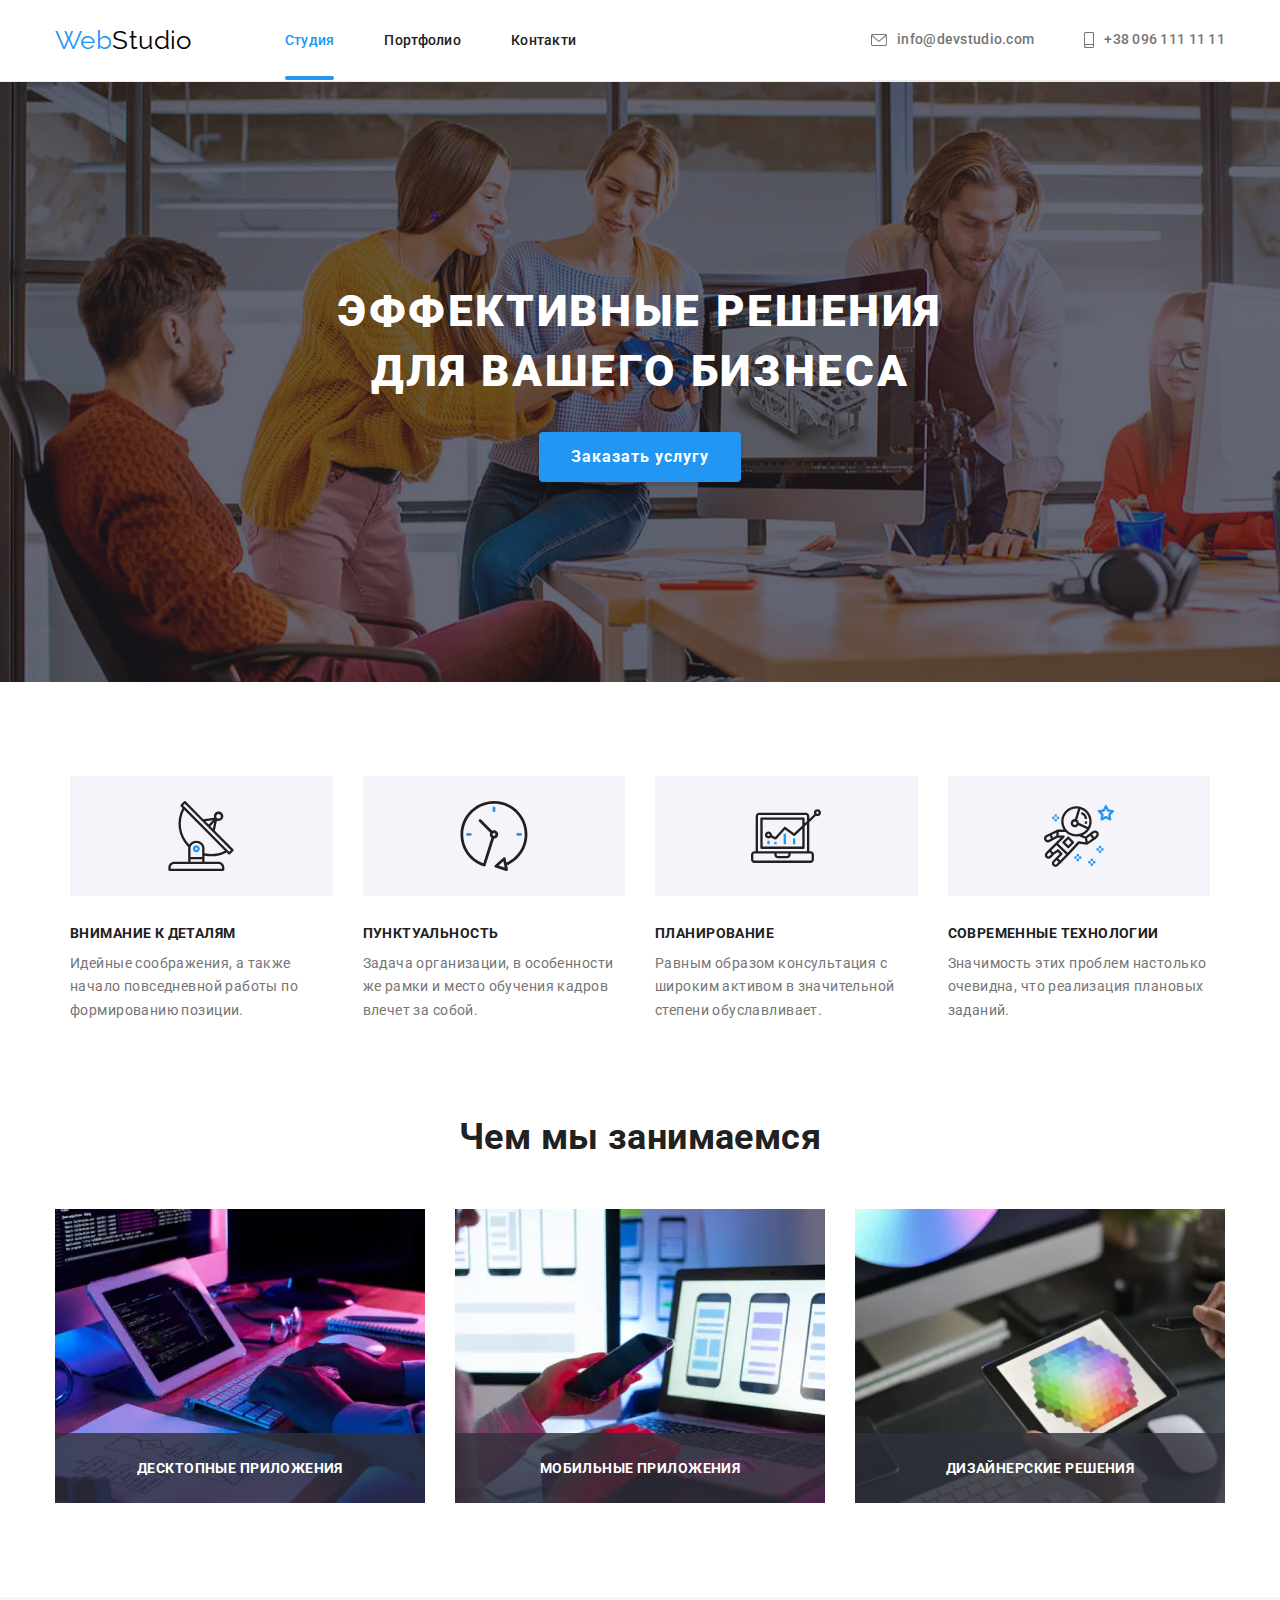
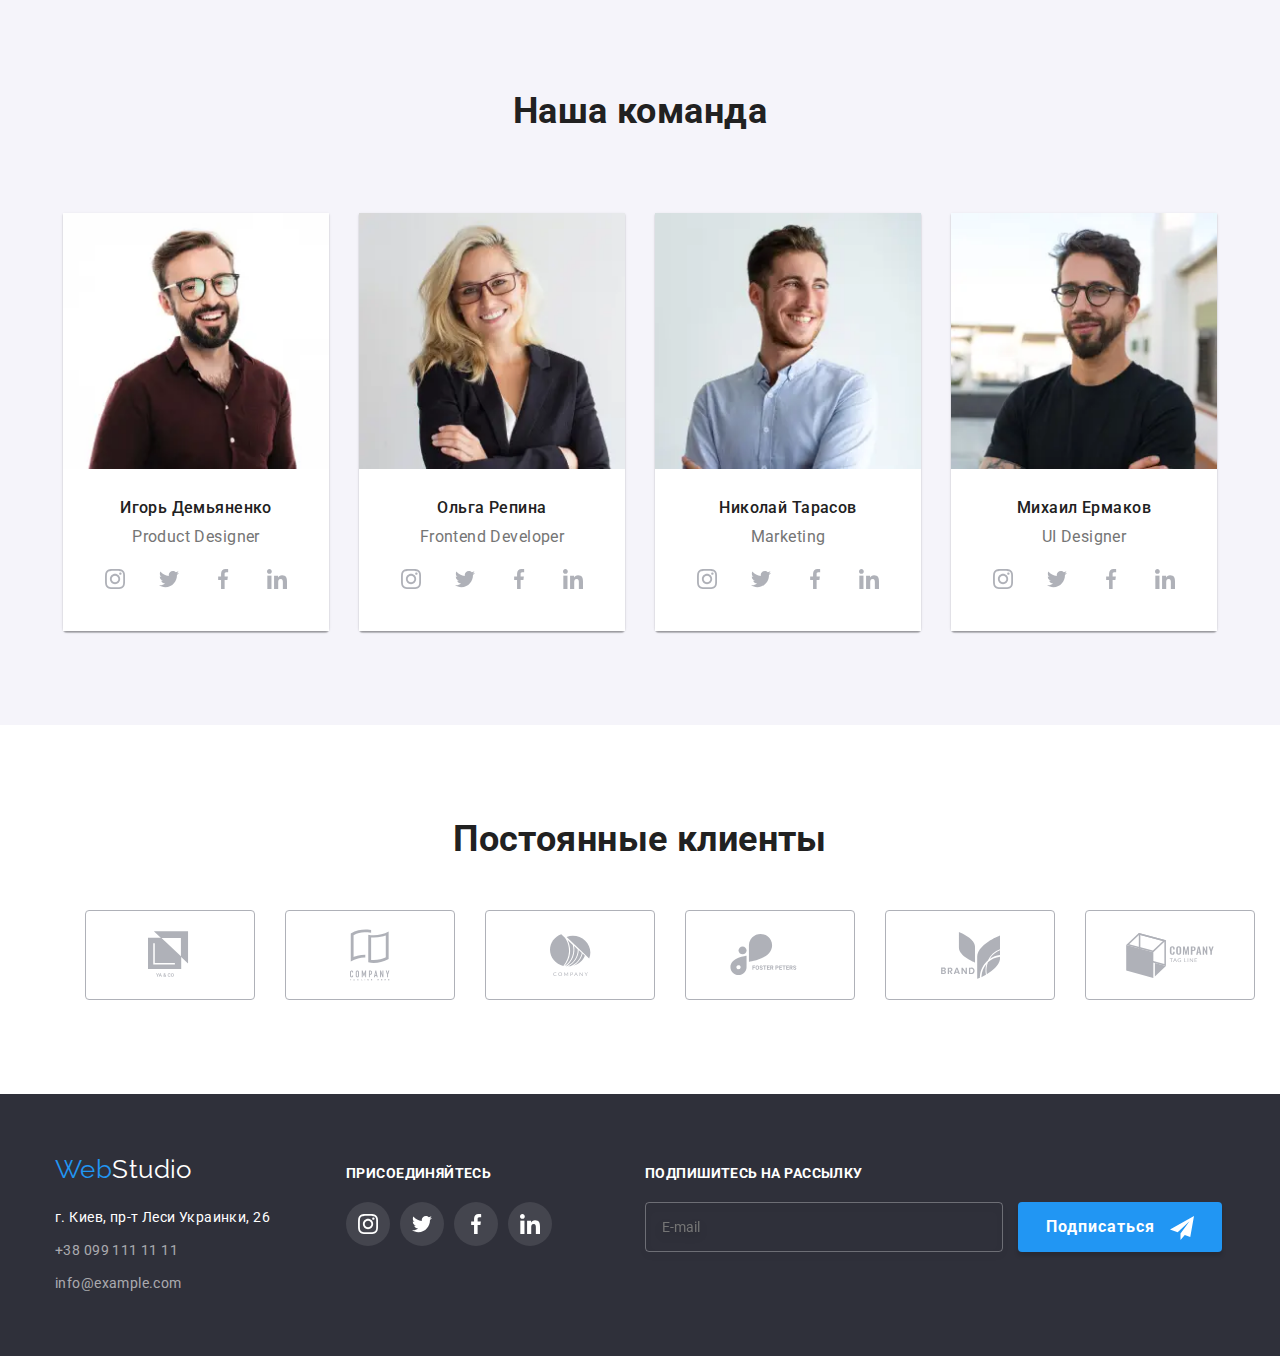
==== commit 441d89b6: "ресабміт" ====
--- a/index.html
+++ b/index.html
@@ -109,8 +109,56 @@
             >
           </li>
         </ul>
+
+        <ul class="mob-menu-content__social-list list">
+          <!--Instagram-->
+          <li class="mob-menu-content__social">
+            <a
+              href="https://www.instagram.com/"
+              target="_blank"
+              rel="noopener nofollower"
+              class="link"
+              aria-label="instagram"
+              >Instagram
+            </a>
+          </li>
+          <!--Twitter-->
+          <li class="mob-menu-content__social">
+            <a
+              href="https://www.twitter.com/"
+              target="_blank"
+              rel="noopener nofollower"
+              class="link"
+              aria-label="twitter"
+              >Twitter
+            </a>
+          </li>
+          <!--Facebook-->
+          <li class="mob-menu-content__social">
+            <a
+              href="https://www.facebook.com/"
+              target="_blank"
+              rel="noopener nofollower"
+              class="link"
+              aria-label="facebook"
+              >Facebook
+            </a>
+          </li>
+          <!--LinkedIn-->
+          <li class="mob-menu-content__social">
+            <a
+              href="https://www.linkedin.com/"
+              target="_blank"
+              rel="noopener nofollower"
+              class="link"
+              aria-label="linkedin"
+              >LinkedIn
+            </a>
+          </li>
+        </ul>
       </div>
     </div>
+
     <main>
       <!-- секція герой-->
       <section class="hero">
@@ -707,7 +755,7 @@
                   src="./images/mobile/team/ourteam-4.jpg"
                   width="450"
                   height="622"
-                  alt="Михаил Ермаков"
+                  alt="Михаил Ермаков дизайнер"
                 />
               </picture>
 
--- a/css/main.css
+++ b/css/main.css
@@ -26,7 +26,7 @@
   --logo-font: "Raleway", sans-serif;
 }
 
-.header__logo, .mobile-menu__logo, .footer__logo {
+.header__logo, .footer__logo, .mobile-menu__logo {
   padding-top: 24px;
   padding-bottom: 24px;
   font-family: var(--logo-font);
@@ -37,13 +37,13 @@
 }
 
 @media screen and (min-width: 768px) {
-  .header__logo, .mobile-menu__logo, .footer__logo {
+  .header__logo, .footer__logo, .mobile-menu__logo {
     margin-right: 88px;
   }
 }
 
 @media screen and (min-width: 1200px) {
-  .header__logo, .mobile-menu__logo, .footer__logo {
+  .header__logo, .footer__logo, .mobile-menu__logo {
     margin-right: 93px;
   }
 }
@@ -215,39 +215,52 @@
 }
 
 .hero {
-  max-width: 100%;
-  margin-left: auto;
-  margin-right: auto;
-  height: 400px;
+  text-align: center;
+  background-size: cover;
+  background-repeat: no-repeat;
   padding-top: 118px;
   padding-bottom: 118px;
+  margin: 0 auto;
   background: var(--hero-bg-color);
   color: var(--secondary-text-color);
-  text-align: center;
-  background-repeat: no-repeat;
-  background-position: center;
-  background-image: url("/images/desktop/hero/");
-}
-
-@media screen and (max-width: 767px) {
+  background-image: linear-gradient(rgba(47, 48, 58, 0.4), rgba(47, 48, 58, 0.4)), url(../images/mobile/hero/hero.jpg);
+}
+
+@media (min-device-pixel-ratio: 2), (min-resolution: 192dpi), (min-resolution: 2dppx) {
   .hero {
-    background-image: linear-gradient(rgba(47, 48, 58, 0.4), rgba(47, 48, 58, 0.4)), url("/images/mobile/hero/hero@2x.jpg");
-    max-height: 400px;
-  }
-}
-
-@media screen and (min-width: 768px) {
+    background-image: linear-gradient(rgba(47, 48, 58, 0.4), rgba(47, 48, 58, 0.4)), url(../images/mobile/hero/hero@2x.jpg);
+  }
+}
+
+@media screen and (min-width: 1200px) {
   .hero {
-    background-image: linear-gradient(rgba(47, 48, 58, 0.4), rgba(47, 48, 58, 0.4)), url("/images/tablet/hero/hero@2x.jpg");
-  }
-}
-
-@media screen and (min-width: 1200px) {
-  .hero {
-    height: 600px;
     padding-top: 200px;
     padding-bottom: 200px;
-    background-image: linear-gradient(rgba(47, 48, 58, 0.4), rgba(47, 48, 58, 0.4)), url("/images/mobile/hero/hero@2x.jpg");
+    max-width: 1600px;
+  }
+}
+
+@media screen and (min-width: 768px) {
+  .hero {
+    background-image: linear-gradient(rgba(47, 48, 58, 0.4), rgba(47, 48, 58, 0.4)), url(../images/tablet/hero/hero.jpg);
+  }
+}
+
+@media screen and (min-width: 768px) and (min-device-pixel-ratio: 2), screen and (min-width: 768px) and (min-resolution: 192dpi), screen and (min-width: 768px) and (min-resolution: 2dppx) {
+  .hero {
+    background-image: linear-gradient(rgba(47, 48, 58, 0.4), rgba(47, 48, 58, 0.4)), url(../images/tablet/hero/hero@2x.jpg);
+  }
+}
+
+@media screen and (min-width: 1200px) {
+  .hero {
+    background-image: linear-gradient(rgba(47, 48, 58, 0.4), rgba(47, 48, 58, 0.4)), url(../images/desktop/hero/hero.jpg);
+  }
+}
+
+@media screen and (min-width: 1200px) and (min-device-pixel-ratio: 2), screen and (min-width: 1200px) and (min-resolution: 192dpi), screen and (min-width: 1200px) and (min-resolution: 2dppx) {
+  .hero {
+    background-image: linear-gradient(rgba(47, 48, 58, 0.4), rgba(47, 48, 58, 0.4)), url(/images/desktop/hero/hero@2x.jpg);
   }
 }
 
@@ -267,6 +280,7 @@
   display: flex;
   flex-wrap: wrap;
   padding-inline-start: 0px;
+  justify-content: center;
 }
 
 .principles__item {
@@ -330,6 +344,12 @@
   }
 }
 
+@media screen and (min-width: 768px) and (max-width: 1199.98px) {
+  .principles__item:nth-last-child(-n + 2) {
+    margin-bottom: 0;
+  }
+}
+
 .about {
   padding-top: 0;
   padding-bottom: 60px;
@@ -361,6 +381,9 @@
 }
 
 .about__overlay {
+  display: flex;
+  justify-content: center;
+  align-items: center;
   position: absolute;
   bottom: 0;
   left: 0;
@@ -389,6 +412,7 @@
   display: flex;
   flex-wrap: wrap;
   padding-inline-start: 0px;
+  justify-content: center;
 }
 
 .team__item {
@@ -456,27 +480,50 @@
   }
 }
 
-.partners__item:nth-child(2n + 1) {
-  margin-left: 0;
+.partners__item {
+  margin-bottom: 30px;
+  margin-left: 30px;
 }
 
 @media screen and (max-width: 767.98px) {
   .partners__item {
-    margin-bottom: 30px;
-    flex-basis: calc((100% / 2) - 60px);
+    flex-basis: calc((100% / 2) - 30px);
   }
 }
 
 @media screen and (min-width: 768px) and (max-width: 1199.98px) {
   .partners__item {
     flex-basis: calc((100% / 3) - 60px);
-    margin-bottom: 30px;
-  }
-}
-
-@media screen and (min-width: 376px) and (max-width: 767.98px) {
+  }
+}
+
+@media screen and (min-width: 1200px) {
+  .partners__item {
+    margin-bottom: 0;
+  }
+}
+
+@media screen and (max-width: 767px) {
+  .partners__item:nth-last-child(-n + 2) {
+    margin-bottom: 0;
+  }
+}
+
+@media screen and (max-width: 767px) {
   .partners__item:nth-child(2n + 1) {
-    margin-right: 30px;
+    margin-left: 0;
+  }
+}
+
+@media screen and (min-width: 768px) and (max-width: 1199.98px) {
+  .partners__item:nth-last-child(-n + 3) {
+    margin-bottom: 0;
+  }
+}
+
+@media screen and (min-width: 768px) and (max-width: 1199.98px) {
+  .partners__item:nth-last-child(-n + 3) {
+    margin-bottom: 0;
   }
 }
 
@@ -493,12 +540,17 @@
   border: 1px solid var(--icon-color);
   border-radius: 4px;
   box-sizing: border-box;
-  width: 170px;
   height: 90px;
   color: var(--icon-color);
   transition: color 250ms cubic-bezier(0.4, 0, 0.2, 1), border-color 250ms cubic-bezier(0.4, 0, 0.2, 1);
 }
 
+@media screen and (min-width: 1200px) {
+  .partners__link {
+    width: 170px;
+  }
+}
+
 .partners__link:hover, .partners__link:focus {
   border-color: var(--accent-color);
   color: var(--accent-color);
@@ -511,8 +563,14 @@
 .portfolio {
   font-size: 16px;
   line-height: 1.87;
-  padding-top: 60px;
+  padding-top: 120px;
   padding-bottom: 60px;
+}
+
+@media screen and (min-width: 768px) {
+  .portfolio {
+    padding-top: 60px;
+  }
 }
 
 @media screen and (min-width: 1200px) {
@@ -526,12 +584,13 @@
   display: flex;
   flex-wrap: wrap;
   padding-left: 0;
+  justify-content: center;
 }
 
 @media screen and (min-width: 768px) {
   .portfolio__list {
-    margin-right: -30px;
-    margin-bottom: -30px;
+    margin-left: -30px;
+    margin-top: -30px;
   }
 }
 
@@ -575,12 +634,6 @@
 
 .header__logo-span {
   color: var(--darck-text-color);
-}
-
-.mobile-menu__logo {
-  margin-right: 0px;
-  padding-bottom: 0px;
-  padding-top: 0px;
 }
 
 .footer__logo {
@@ -654,6 +707,13 @@
 @media screen and (min-width: 768px) and (max-width: 1199.98px) {
   .contacts__item:not(:last-child) {
     margin-bottom: 10px;
+    padding-top: 21px;
+  }
+}
+
+@media screen and (min-width: 768px) and (max-width: 1199.98px) {
+  .contacts__item:not(:first-child) {
+    padding-bottom: 21px;
   }
 }
 
@@ -813,16 +873,16 @@
   width: 100%;
   z-index: 99;
   padding: 15px;
-  background-color: #ffffff;
-  border: 1px solid var(--line-color);
-  border-radius: 0;
+  background-color: white;
   border-top: none;
   border-left: none;
   border-right: none;
 }
 
 .mobile-menu__panel {
-  padding: 60px 100px;
+  padding-top: 48px;
+  padding-bottom: 48px;
+  padding-left: 40px;
   opacity: 0;
   z-index: 99;
   background-color: #ffffff;
@@ -847,27 +907,12 @@
   letter-spacing: 0.02em;
   font-size: 18px;
   line-height: 1.16;
-  margin-left: auto;
-  margin-right: auto;
   color: var(--primary-text-color);
   transition: color 250ms cubic-bezier(0.4, 0, 0.2, 1);
 }
 
 .mobile-menu__link:hover, .mobile-menu__link:focus {
   color: var(--accent-color);
-}
-
-.mobile-menu__link.current::after {
-  content: "";
-  display: block;
-  width: 100%;
-  height: 4px;
-  position: absolute;
-  left: 0;
-  bottom: 0;
-  background: var(--accent-color);
-  border-radius: 2px;
-  text-align: center;
 }
 
 .mobile-menu__link.current {
@@ -879,7 +924,7 @@
   display: flex;
   flex-direction: column;
   padding-left: 0;
-  text-align: center;
+  justify-content: flex-start;
 }
 
 .contacts__menu-item:not(:last-child) {
@@ -902,6 +947,52 @@
   color: var(--accent-color);
 }
 
+.mobile-menu__logo {
+  margin-right: 0px;
+  padding-bottom: 0px;
+  padding-top: 0px;
+}
+
+.is-open .mobile-menu__logo {
+  visibility: hidden;
+  height: 0;
+}
+
+.mob-menu-content__social-list {
+  display: flex;
+  justify-content: flex-start;
+  flex-wrap: wrap;
+  margin-top: 50px;
+  padding-left: 0;
+}
+
+.mob-menu-content__social {
+  color: var(--accent-cl);
+  font-size: 15px;
+  border-right: 1px solid rgba(33, 33, 33, 0.2);
+}
+
+.mob-menu-content__social:not(:first-child) {
+  padding-left: 10px;
+}
+
+.mob-menu-content__social:not(:last-child) {
+  padding-right: 10px;
+}
+
+.mob-menu-content__social:last-child {
+  border-right: none;
+}
+
+@media screen and (max-width: 376px) {
+  .mob-menu-content__social:last-child {
+    padding: 0;
+  }
+  .mob-menu-content__social:nth-child(3) {
+    border-right: none;
+  }
+}
+
 .social-media {
   display: inline-flex;
   padding-left: 0;
@@ -1003,8 +1094,6 @@
 }
 
 .about__img-title {
-  padding-top: 27px;
-  padding-bottom: 27px;
   font-weight: bold;
   font-size: 14px;
   line-height: 16px;
@@ -1079,6 +1168,12 @@
   }
 }
 
+@media screen and (max-width: 767.98px) {
+  .flex-element:not(:last-child) {
+    margin-bottom: 30px;
+  }
+}
+
 @media screen and (min-width: 768px) and (max-width: 1199.98px) {
   .flex-element:nth-child(2n + 1) {
     margin-left: 0;
@@ -1128,7 +1223,7 @@
   transform: translateY(100%);
   transition: transform 250ms ease;
   width: 100%;
-  height: 294px;
+  height: auto;
   padding: 63px 24px;
   font-size: 18px;
   line-height: 1.56;
@@ -1154,6 +1249,11 @@
 @media screen and (max-width: 1199.98px) {
   .address__list {
     align-items: center;
+  }
+}
+
+@media screen and (max-width: 767px) {
+  .address__list {
     margin-bottom: 60px;
   }
 }
@@ -1187,6 +1287,12 @@
   margin-bottom: 60px;
 }
 
+@media screen and (min-width: 768px) {
+  .join-us {
+    margin-bottom: 0px;
+  }
+}
+
 @media screen and (min-width: 768px) and (max-width: 1199.98px) {
   .join-us {
     margin-left: 165px;
@@ -1197,7 +1303,6 @@
   .join-us {
     margin-left: 76px;
     text-align: start;
-    margin-bottom: 0px;
   }
 }
 
